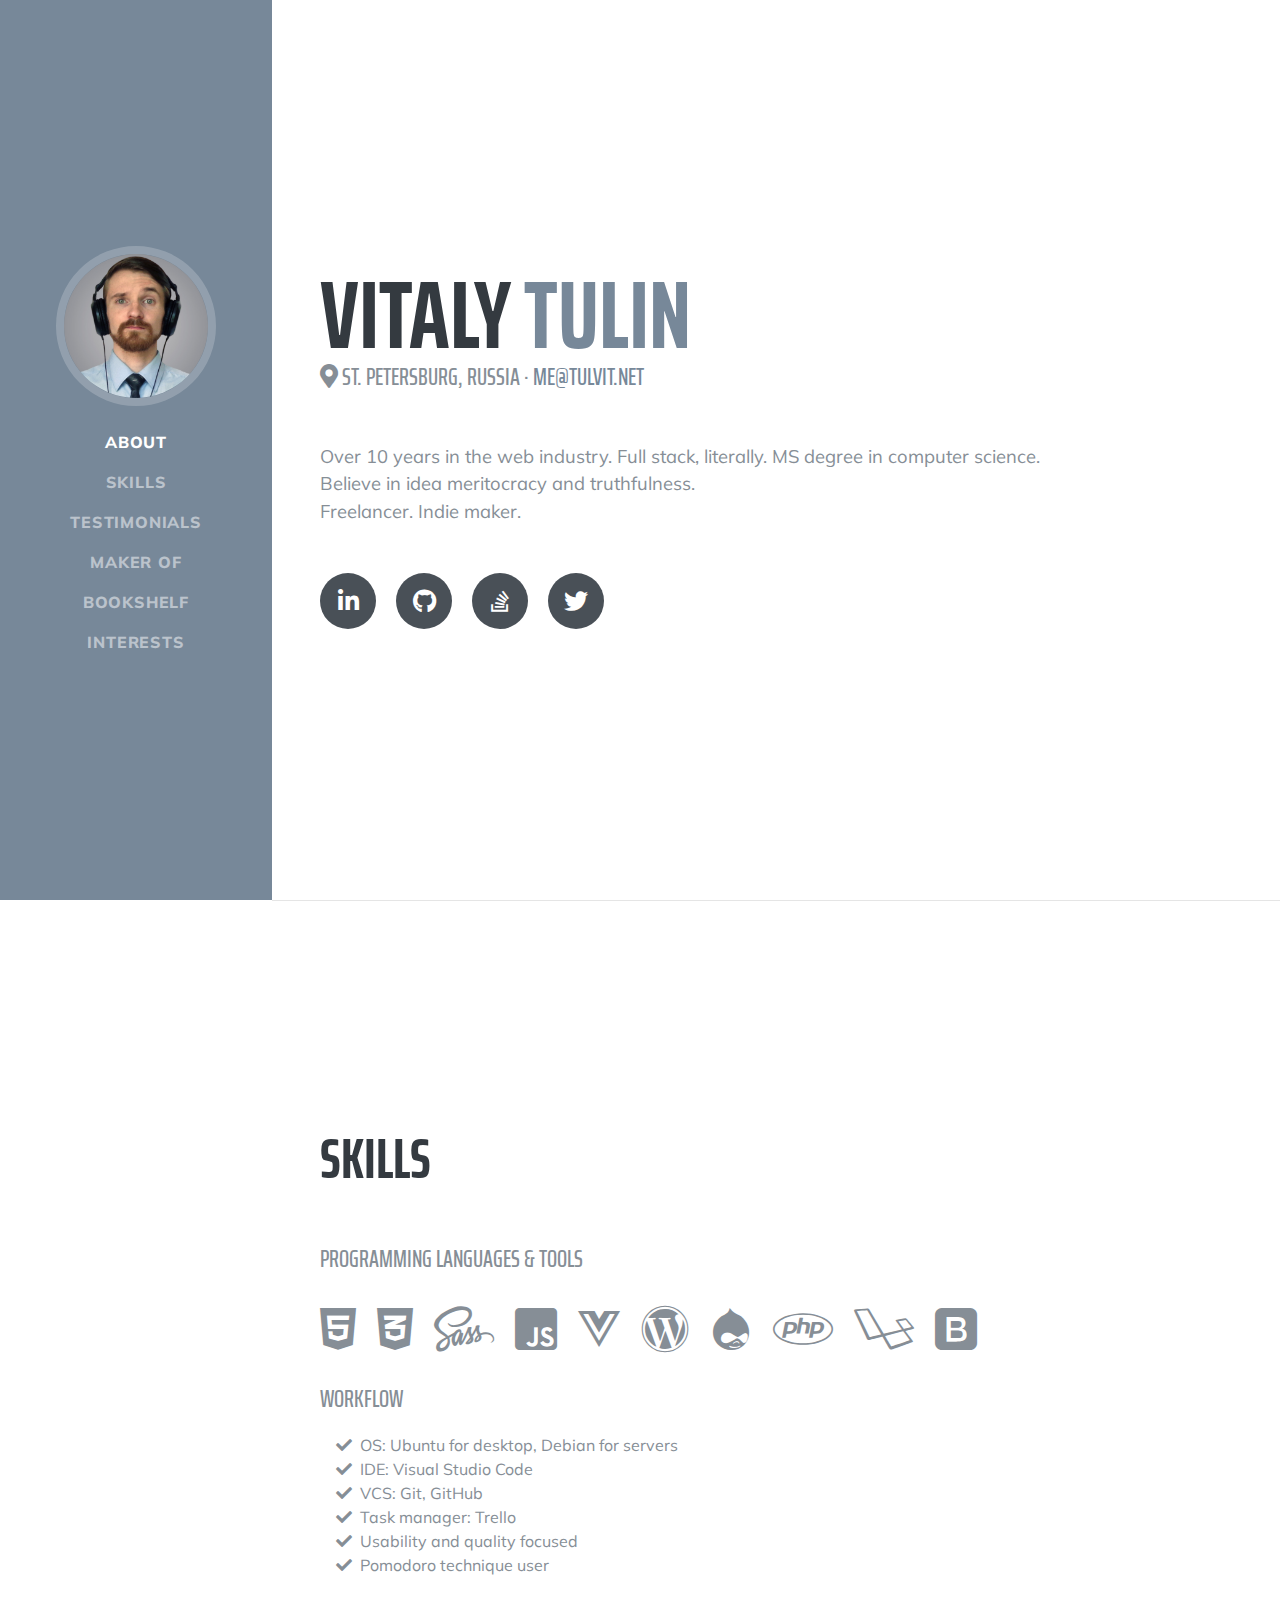
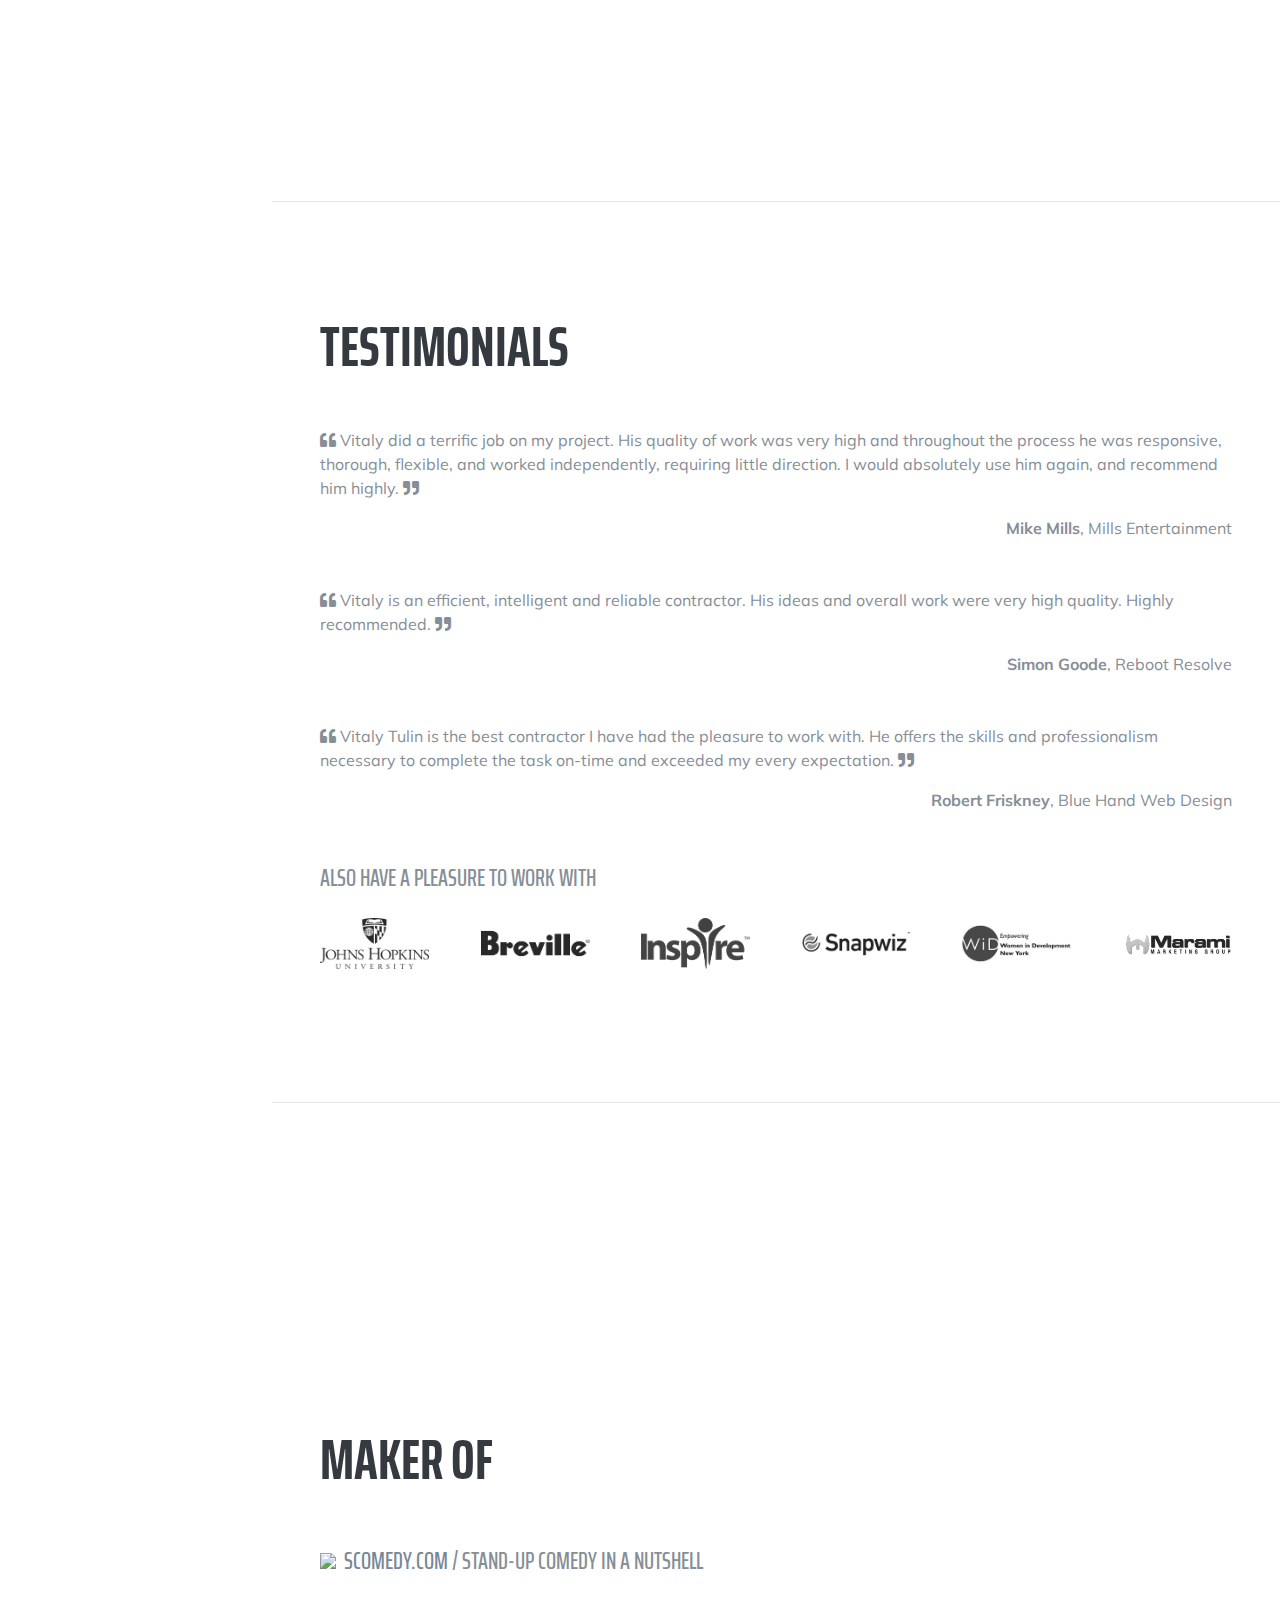
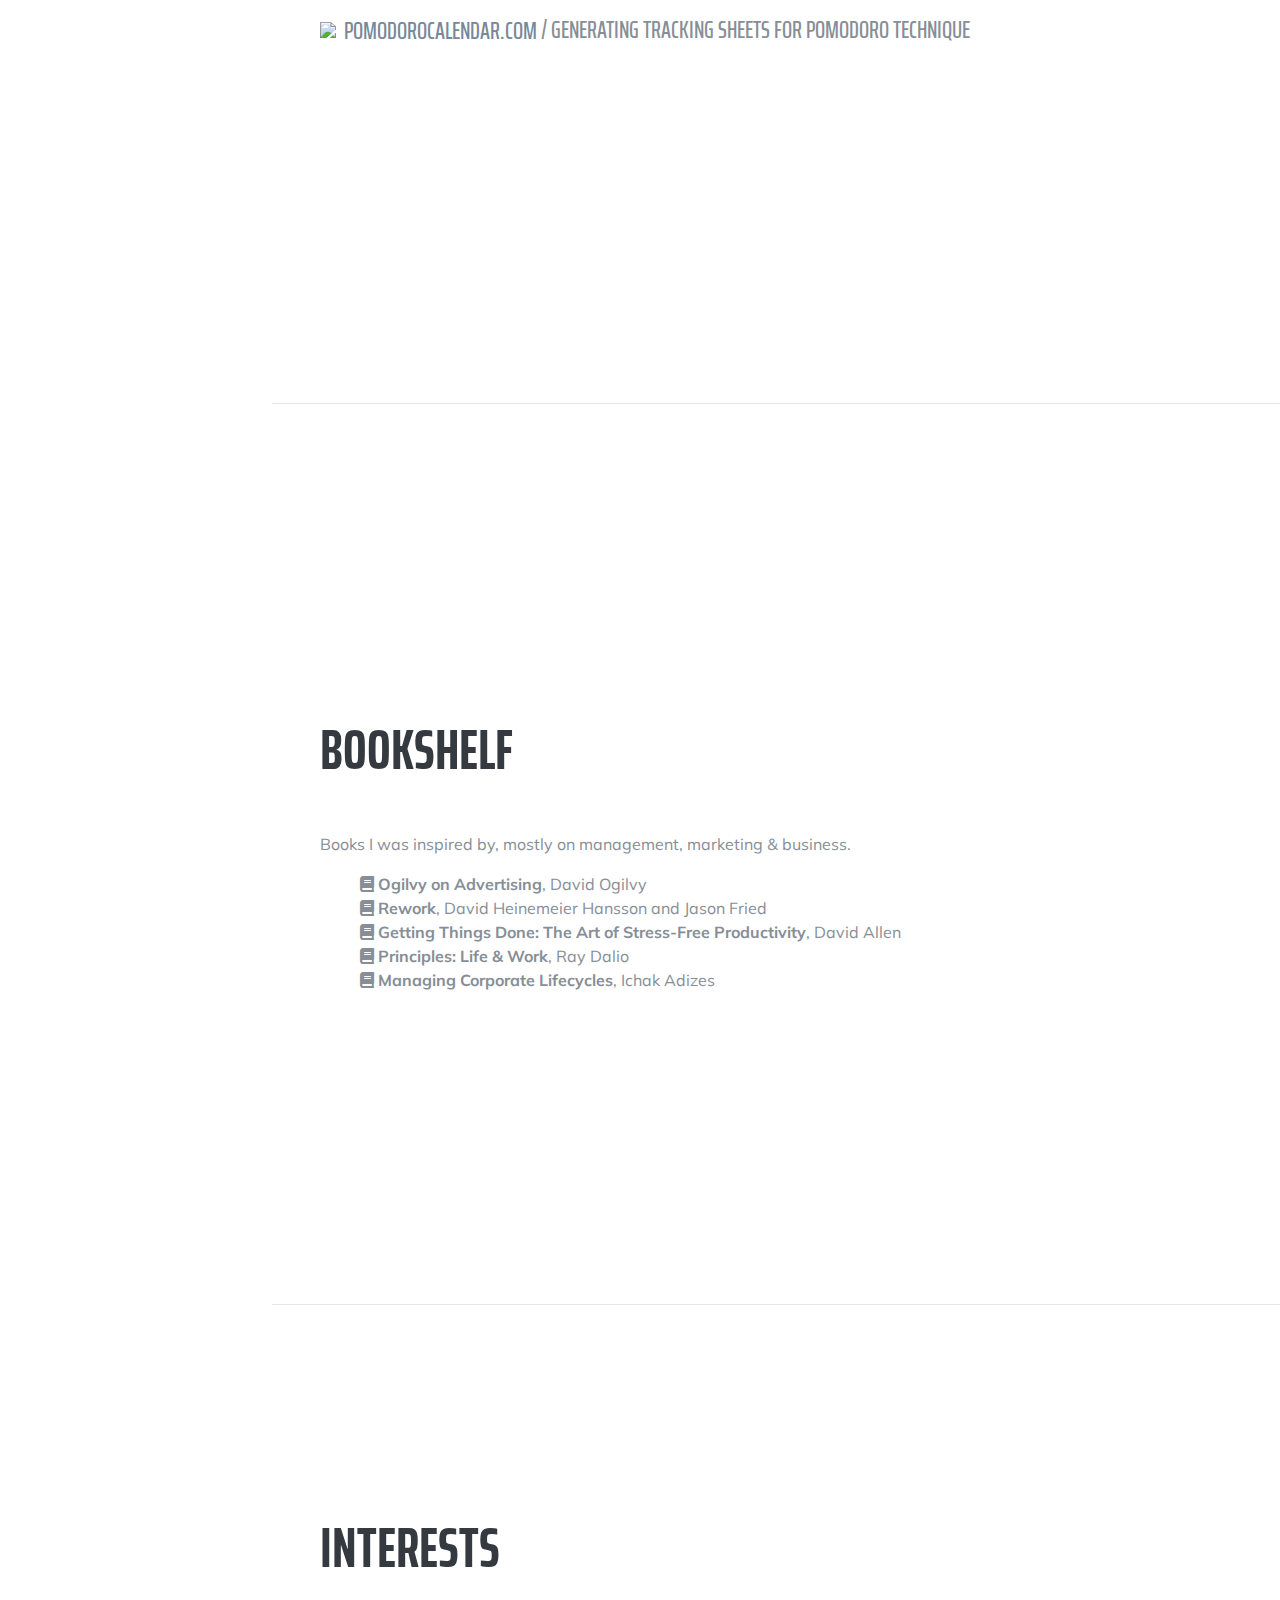
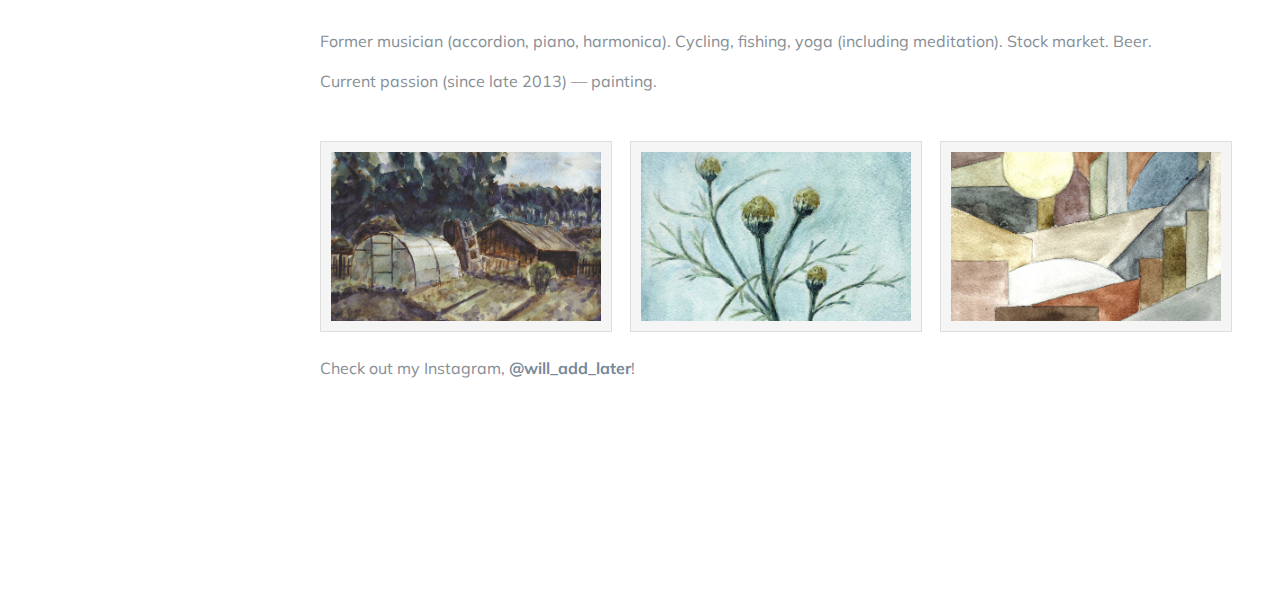
==== index.html @ 43e5c263 "insta" ====
<!DOCTYPE html>
<html lang="en">

<head>
  <!-- GoogleAnalytics -->
  <script>
    (function(i,s,o,g,r,a,m){i['GoogleAnalyticsObject']=r;i[r]=i[r]||function(){
    (i[r].q=i[r].q||[]).push(arguments)},i[r].l=1*new Date();a=s.createElement(o),
    m=s.getElementsByTagName(o)[0];a.async=1;a.src=g;m.parentNode.insertBefore(a,m)
    })(window,document,'script','https://www.google-analytics.com/analytics.js','ga');

    ga('create', 'UA-21523026-20', 'auto');
    ga('send', 'pageview');
  </script>

  <meta charset="utf-8">
  <meta name="viewport" content="width=device-width, initial-scale=1, shrink-to-fit=no">
  <meta name="description" content="Vitaly Tulin homepage">
  <meta name="author" content="Vitaly Tulin">
  <link rel="shortcut icon" href="/favicon.ico" type="image/vnd.microsoft.icon">

  <title>Vitaly Tulin a/k/a tulvit | Homepage</title>

  <!-- Bootstrap core CSS -->
  <link href="vendor/bootstrap/css/bootstrap.min.css" rel="stylesheet">

  <!-- Custom fonts for this template -->
  <link href="https://fonts.googleapis.com/css?family=Saira+Extra+Condensed:500,700" rel="stylesheet">
  <link href="https://fonts.googleapis.com/css?family=Muli:400,400i,800,800i" rel="stylesheet">
  <link href="vendor/fontawesome-free/css/all.min.css" rel="stylesheet">

  <!-- Custom styles for this template -->
  <link href="master.css" rel="stylesheet">

</head>

<body id="page-top">

  <nav class="navbar navbar-expand-lg navbar-dark bg-primary fixed-top" id="sideNav">
    <a class="navbar-brand js-scroll-trigger" href="#page-top">
      <span class="d-block d-lg-none">Vitaly Tulin</span>
      <span class="d-none d-lg-block">
        <img class="img-fluid img-profile rounded-circle mx-auto mb-2" src="img/profile.jpg" alt="">
      </span>
    </a>
    <button class="navbar-toggler" type="button" data-toggle="collapse" data-target="#navbarSupportedContent" aria-controls="navbarSupportedContent" aria-expanded="false" aria-label="Toggle navigation">
      <span class="navbar-toggler-icon"></span>
    </button>
    <div class="collapse navbar-collapse" id="navbarSupportedContent">
      <ul class="navbar-nav">
        <li class="nav-item">
          <a class="nav-link js-scroll-trigger" href="#about">About</a>
        </li>
        <li class="nav-item">
          <a class="nav-link js-scroll-trigger" href="#skills">Skills</a>
        </li>
        <li class="nav-item">
          <a class="nav-link js-scroll-trigger" href="#testimonials">Testimonials</a>
        </li>
        <li class="nav-item">
          <a class="nav-link js-scroll-trigger" href="#maker">Maker of</a>
        </li>
        <li class="nav-item">
          <a class="nav-link js-scroll-trigger" href="#bookshelf">Bookshelf</a>
        </li>
        <li class="nav-item">
          <a class="nav-link js-scroll-trigger" href="#interests">Interests</a>
        </li>
      </ul>
    </div>
  </nav>

  <div class="container-fluid p-0">

    <section class="resume-section p-3 p-lg-5 d-flex align-items-center" id="about">
      <div class="w-100">
        <h1 class="mb-0">Vitaly
          <span class="text-primary">Tulin</span>
        </h1>
        <div class="subheading mb-5"><i class="fas fa-map-marker-alt"></i> St. Petersburg, Russia ·
          <a href="mailto:me@tulvit.net">me@tulvit.net</a>
        </div>
        <p class="lead mb-5">Over 10 years in the web industry. Full stack, literally. MS degree in computer science.<br />
          Believe in idea meritocracy and truthfulness.<br />
          Freelancer. Indie maker.</p>
        <div class="social-icons">
          <a href="https://www.linkedin.com/in/tulvit/">
            <i class="fab fa-linkedin-in" title="LinkedIn"></i>
          </a>
          <a href="https://github.com/tulvit" title="GitHub">
            <i class="fab fa-github"></i>
          </a>
          <a href="https://stackoverflow.com/users/1003329/tulvit?tab=profile" title="StackOverflow">
            <i class="fab fa-stack-overflow"></i>
          </a>
          <a href="https://twitter.com/tulvit" title="Twitter">
            <i class="fab fa-twitter"></i>
          </a>
        </div>
      </div>
    </section>

    <hr class="m-0">

    <section class="resume-section p-3 p-lg-5 d-flex align-items-center" id="skills">
      <div class="w-100">
        <h2 class="mb-5">Skills</h2>

        <div class="subheading mb-3">Programming Languages &amp; Tools</div>
        <ul class="list-inline dev-icons">
          <li class="list-inline-item">
            <i class="fab fa-html5" title="HTML5"></i>
          </li>
          <li class="list-inline-item">
            <i class="fab fa-css3-alt" title="CSS3"></i>
          </li>
          <li class="list-inline-item">
            <i class="fab fa-sass" title="SASS"></i>
          </li>
          <li class="list-inline-item">
            <i class="fab fa-js-square" title="JavaScript"></i>
          </li>
          <li class="list-inline-item">
            <i class="fab fa-vuejs" title="VueJS"></i>
          </li>
          <li class="list-inline-item">
            <i class="fab fa-wordpress" title="WordPress"></i>
          </li>
          <li class="list-inline-item">
            <i class="fab fa-drupal" title="Drupal"></i>
          </li>
          <li class="list-inline-item">
            <i class="fab fa-php" title="PHP"></i>
          </li>
          <li class="list-inline-item">
            <i class="fab fa-laravel" title="Laravel"></i>
          </li>
          <li class="list-inline-item">
            <i class="fab fa-bootstrap" title="Bootstrap"></i>
          </li>
        </ul>

        <div class="subheading mb-3">Workflow</div>
        <ul class="fa-ul mb-0">
          <li>
            <i class="fa-li fa fa-check"></i>
            OS: Ubuntu for desktop, Debian for servers</li>
          <li>
            <i class="fa-li fa fa-check"></i>
            IDE: Visual Studio Code</li>
          <li>
            <i class="fa-li fa fa-check"></i>
            VCS: Git, GitHub</li>
          <li>
            <i class="fa-li fa fa-check"></i>
            Task manager: Trello</li>
          <li>
            <i class="fa-li fa fa-check"></i>
            Usability and quality focused</li>
          <li>
            <i class="fa-li fa fa-check"></i>
            Pomodoro technique user</li>
        </ul>
      </div>
    </section>

    <hr class="m-0">

    <section class="resume-section p-3 p-lg-5 d-flex align-items-center" id="testimonials">
      <div class="w-100">
        <h2 class="mb-5">Testimonials</h2>
        <div class="mb-5">
          <blockquote><i class="fas fa-quote-left"></i>
            Vitaly did a terrific job on my project. His quality of work was very high and throughout the process he was responsive, thorough, flexible, and worked independently, requiring little direction. I would absolutely use him again, and recommend him highly.
          <i class="fas fa-quote-right"></i></blockquote>
          <p class="text-right"><strong>Mike Mills</strong>, Mills Entertainment</p>
        </div>

        <div class="mb-5">
          <blockquote><i class="fas fa-quote-left"></i>
            Vitaly is an efficient, intelligent and reliable contractor. His ideas and overall work were very high quality. Highly recommended.
          <i class="fas fa-quote-right"></i></blockquote>
          <p class="text-right"><strong>Simon Goode</strong>, Reboot Resolve</p>
        </div>

        <div class="mb-5">
          <blockquote><i class="fas fa-quote-left"></i>
            Vitaly Tulin is the best contractor I have had the pleasure to work with. He offers the skills and professionalism necessary to complete the task on-time and exceeded my every expectation.
          <i class="fas fa-quote-right"></i></blockquote>
          <p class="text-right"><strong>Robert Friskney</strong>, Blue Hand Web Design</p>
        </div>

        <div class="subheading mb-3">Also have a pleasure to work with</div>
        <div class="d-flex client-logo">
          <img src="img/clients/jhu.png" alt="Johns Hopkins University" title="Johns Hopkins University">
          <img src="img/clients/breville.png" alt="Breville" title="Breville">
          <img src="img/clients/inspire.png" alt="Inspire" title="Inspire">
          <img src="img/clients/snapwiz.png" alt="Snapwiz" title="Snapwiz">
          <img src="img/clients/widny.png" alt="Widny" title="Widny">
          <img src="img/clients/marami.png" alt="Marami" title="Marami">
        </div>
      </div>
    </section>

    <hr class="m-0">

    <section class="resume-section p-3 p-lg-5 d-flex align-items-center" id="maker">
      <div class="w-100">
        <h2 class="mb-5">Maker of</h2>

        <div class="resume-item d-flex flex-column flex-md-row justify-content-between mb-3">
          <div class="resume-content">
            <div class="subheading mb-3 site-item">
              <img src="https://scomedy.com/favicon.ico" class="favicon">&nbsp;&nbsp;<a href="https://scomedy.com/" class="align-middle">scomedy.com</a>
              <div class="d-inline-block align-middle"> / Stand-up comedy in a nutshell</div>
            </div>
          </div>
        </div>

        <div class="resume-item d-flex flex-column flex-md-row justify-content-between mb-3">
          <div class="resume-content">
            <div class="subheading mb-3 site-item">
              <img src="https://pomodorocalendar.com/favicon.ico" class="favicon">&nbsp;&nbsp;<a href="https://pomodorocalendar.com/" class="align-middle">pomodorocalendar.com</a>
              <div class="d-inline-block align-middle"> / Generating tracking sheets for pomodoro technique</div>
            </div>
          </div>
        </div>
<!--
        <div class="resume-item d-flex flex-column flex-md-row justify-content-between mb-3">
          <div class="resume-content">
            <div class="subheading mb-3 site-item">
              <img src="https://englishnode.com/favicon.ico" class="favicon">&nbsp;&nbsp;<a href="https://englishnode.com/" class="align-middle">englishnode.com</a>
              <div class="d-inline-block align-middle"> / Tools for ESL learners.</div>
            </div>
          </div>
        </div>

        <div class="resume-item d-flex flex-column flex-md-row justify-content-between mb-3">
          <div class="resume-content">
            <div class="subheading mb-3 site-item">
              <img src="https://allmydrawings.com/favicon.ico" class="favicon">&nbsp;&nbsp;<a href="https://allmydrawings.com/" class="align-middle">allmydrawings.com</a>
              <div class="d-inline-block align-middle"> / Roadmap for a beginner artists.</div>
            </div>
          </div>
        </div>

        <div class="resume-item d-flex flex-column flex-md-row justify-content-between mb-3">
          <div class="resume-content">
            <div class="subheading mb-3 site-item">
              <img src="https://allmydrawings.com/favicon.ico" class="favicon">&nbsp;&nbsp;<a href="#" class="align-middle">soon</a>
              <div class="d-inline-block align-middle"> / Websites quality assurance tools.</div>
            </div>
          </div>
        </div>
      -->
      </div>
    </section>
    <hr class="m-0">

    <section class="resume-section p-3 p-lg-5 d-flex align-items-center" id="bookshelf">
      <div class="w-100">
        <h2 class="mb-5">Bookshelf</h2>
        <p>
          Books I was inspired by, mostly on management, marketing & business.
        </p>
        <ul class="fa-ul mb-0">
          <li>
            <i class="fas fa-book"></i>
            <strong>Ogilvy on Advertising</strong>, David Ogilvy</li>
          <li>
            <i class="fas fa-book"></i>
            <strong>Rework</strong>, David Heinemeier Hansson and Jason Fried</li>
          <li>
            <i class="fas fa-book"></i>
            <strong>Getting Things Done: The Art of Stress-Free Productivity</strong>, David Allen</li>
          <li>
            <i class="fas fa-book"></i>
            <strong>Principles: Life & Work</strong>, Ray Dalio</li>
          <li>
            <i class="fas fa-book"></i>
            <strong>Managing Corporate Lifecycles</strong>, Ichak Adizes</li>
        </ul>
      </div>
    </section>

    <hr class="m-0">

    <section class="resume-section p-3 p-lg-5 d-flex align-items-center" id="interests">
      <div class="w-100">
        <h2 class="mb-5">Interests</h2>
        <p>Former musician (accordion, piano, harmonica). Cycling, fishing, yoga (including meditation). Stock market. Beer.</p>
        <p class="mb-0">Current passion (since late 2013) &mdash; painting.</p>
        <div class="d-flex paintings mb-2 mt-5">
          <img src="/img/paintings/1.jpg">
          <img src="/img/paintings/2.jpg">
          <img src="/img/paintings/3.jpg">
        </div>
        <p>Check out my Instagram, <strong><a href="https://www.instagram.com/"> @will_add_later</a></strong>!</p>
      </div>
    </section>

  </div>

  <!-- Bootstrap core JavaScript -->
  <script src="vendor/jquery/jquery.min.js"></script>
  <script src="vendor/bootstrap/js/bootstrap.bundle.min.js"></script>

  <!-- Plugin JavaScript -->
  <script src="vendor/jquery-easing/jquery.easing.min.js"></script>

  <!-- Custom scripts for this template -->
  <script src="js/resume.min.js"></script>

</body>

</html>
---- master.css ----
body{font-family:'Muli', -apple-system, BlinkMacSystemFont, 'Segoe UI', Roboto, 'Helvetica Neue', Arial, sans-serif, 'Apple Color Emoji', 'Segoe UI Emoji', 'Segoe UI Symbol', 'Noto Color Emoji';padding-top:54px;color:#868e96}@media (min-width: 992px){body{padding-top:0;padding-left:17rem}}h1,h2,h3,h4,h5,h6{font-family:'Saira Extra Condensed', -apple-system, BlinkMacSystemFont, 'Segoe UI', Roboto, 'Helvetica Neue', Arial, sans-serif, 'Apple Color Emoji', 'Segoe UI Emoji', 'Segoe UI Symbol', 'Noto Color Emoji';font-weight:700;text-transform:uppercase;color:#343a40}h1{font-size:6rem;line-height:5.5rem}h2{font-size:3.5rem}h3{font-size:2rem}p.lead{font-size:1.15rem;font-weight:400}.subheading{text-transform:uppercase;font-weight:500;font-family:'Saira Extra Condensed', -apple-system, BlinkMacSystemFont, 'Segoe UI', Roboto, 'Helvetica Neue', Arial, sans-serif, 'Apple Color Emoji', 'Segoe UI Emoji', 'Segoe UI Symbol', 'Noto Color Emoji';font-size:1.5rem}.social-icons a{display:inline-block;height:3.5rem;width:3.5rem;background-color:#495057;color:#fff !important;border-radius:100%;text-align:center;font-size:1.5rem;line-height:3.5rem;margin-right:1rem}.social-icons a:last-child{margin-right:0}.social-icons a:hover{background-color:#789}.dev-icons{font-size:3rem}.dev-icons .list-inline-item i:hover{color:#789}#sideNav .navbar-nav .nav-item .nav-link{font-weight:800;letter-spacing:0.05rem;text-transform:uppercase}#sideNav .navbar-toggler:focus{outline-color:#a3aeba}@media (min-width: 992px){#sideNav{text-align:center;position:fixed;top:0;left:0;display:-webkit-box;display:-ms-flexbox;display:flex;-webkit-box-orient:vertical;-webkit-box-direction:normal;-ms-flex-direction:column;flex-direction:column;width:17rem;height:100vh}#sideNav .navbar-brand{display:-webkit-box;display:-ms-flexbox;display:flex;margin:auto auto 0;padding:0.5rem}#sideNav .navbar-brand .img-profile{max-width:10rem;max-height:10rem;border:0.5rem solid rgba(255,255,255,0.2)}#sideNav .navbar-collapse{display:-webkit-box;display:-ms-flexbox;display:flex;-webkit-box-align:start;-ms-flex-align:start;align-items:flex-start;-webkit-box-flex:0;-ms-flex-positive:0;flex-grow:0;width:100%;margin-bottom:auto}#sideNav .navbar-collapse .navbar-nav{-webkit-box-orient:vertical;-webkit-box-direction:normal;-ms-flex-direction:column;flex-direction:column;width:100%}#sideNav .navbar-collapse .navbar-nav .nav-item{display:block}#sideNav .navbar-collapse .navbar-nav .nav-item .nav-link{display:block}}section.resume-section{padding-top:5rem !important;padding-bottom:5rem !important;max-width:75rem}section.resume-section .resume-item .resume-date{min-width:none}@media (min-width: 768px){section.resume-section{min-height:100vh}section.resume-section .resume-item .resume-date{min-width:18rem}}@media (min-width: 992px){section.resume-section{padding-top:3rem !important;padding-bottom:3rem !important}}#testimonials .client-logo{-webkit-box-align:center;-ms-flex-align:center;align-items:center;-webkit-box-pack:justify;-ms-flex-pack:justify;justify-content:space-between;-ms-flex-wrap:wrap;flex-wrap:wrap}#testimonials .client-logo img{margin-bottom:1em;width:46%;-webkit-filter:grayscale(100);filter:grayscale(100)}@media (min-width: 400px){#testimonials .client-logo img{width:30%}}@media (min-width: 700px){#testimonials .client-logo img{width:12%}}#testimonials .client-logo img:hover{-webkit-filter:grayscale(0);filter:grayscale(0);-webkit-transition:-webkit-filter 0.3s;transition:-webkit-filter 0.3s;transition:filter 0.3s;transition:filter 0.3s, -webkit-filter 0.3s}#interests .paintings{-webkit-box-align:center;-ms-flex-align:center;align-items:center;-webkit-box-pack:justify;-ms-flex-pack:justify;justify-content:space-between;-ms-flex-wrap:wrap;flex-wrap:wrap}#interests .paintings img{max-width:100%;padding:10px;background:#f5f5f5;border:1px solid #dedede;margin-bottom:1em}@media (min-width: 600px){#interests .paintings img{width:32%}}.bg-primary{background-color:#789 !important}.text-primary{color:#789 !important}a{color:#789}a:hover,a:focus,a:active{color:#546270}
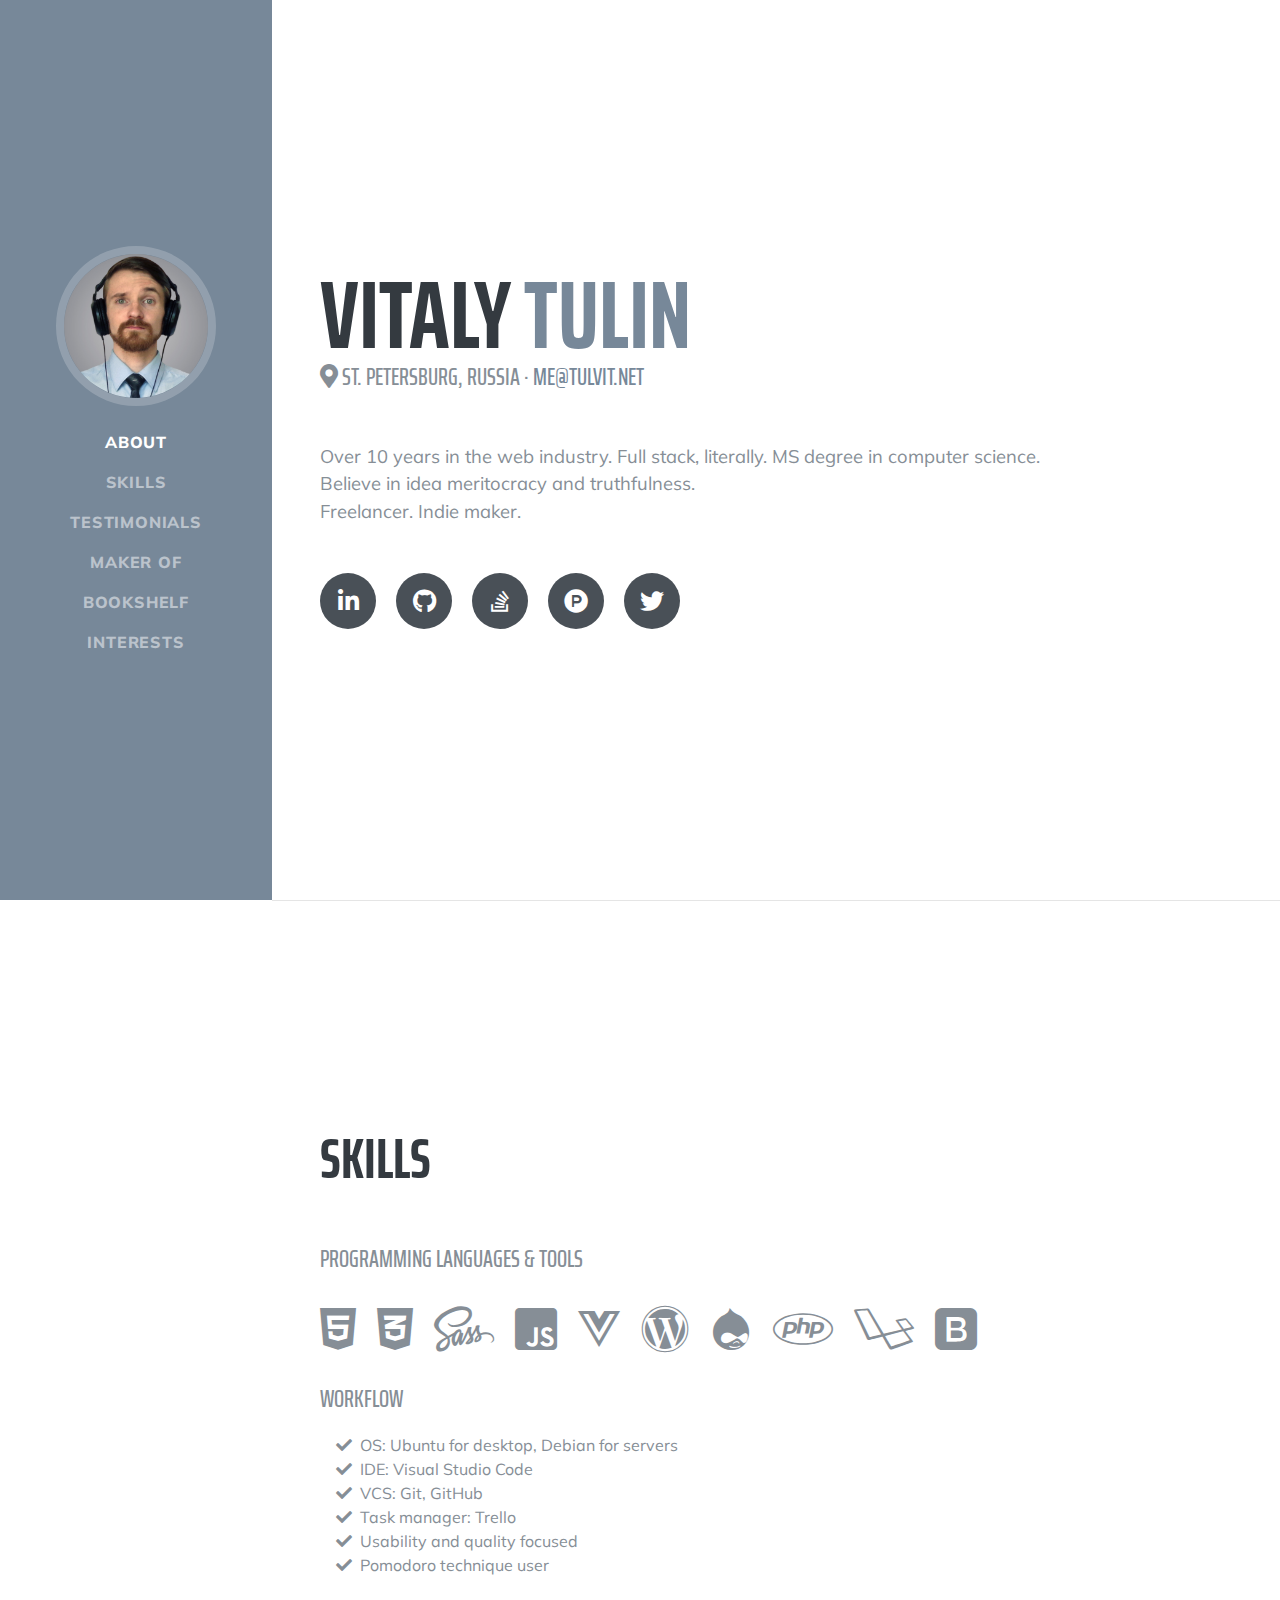
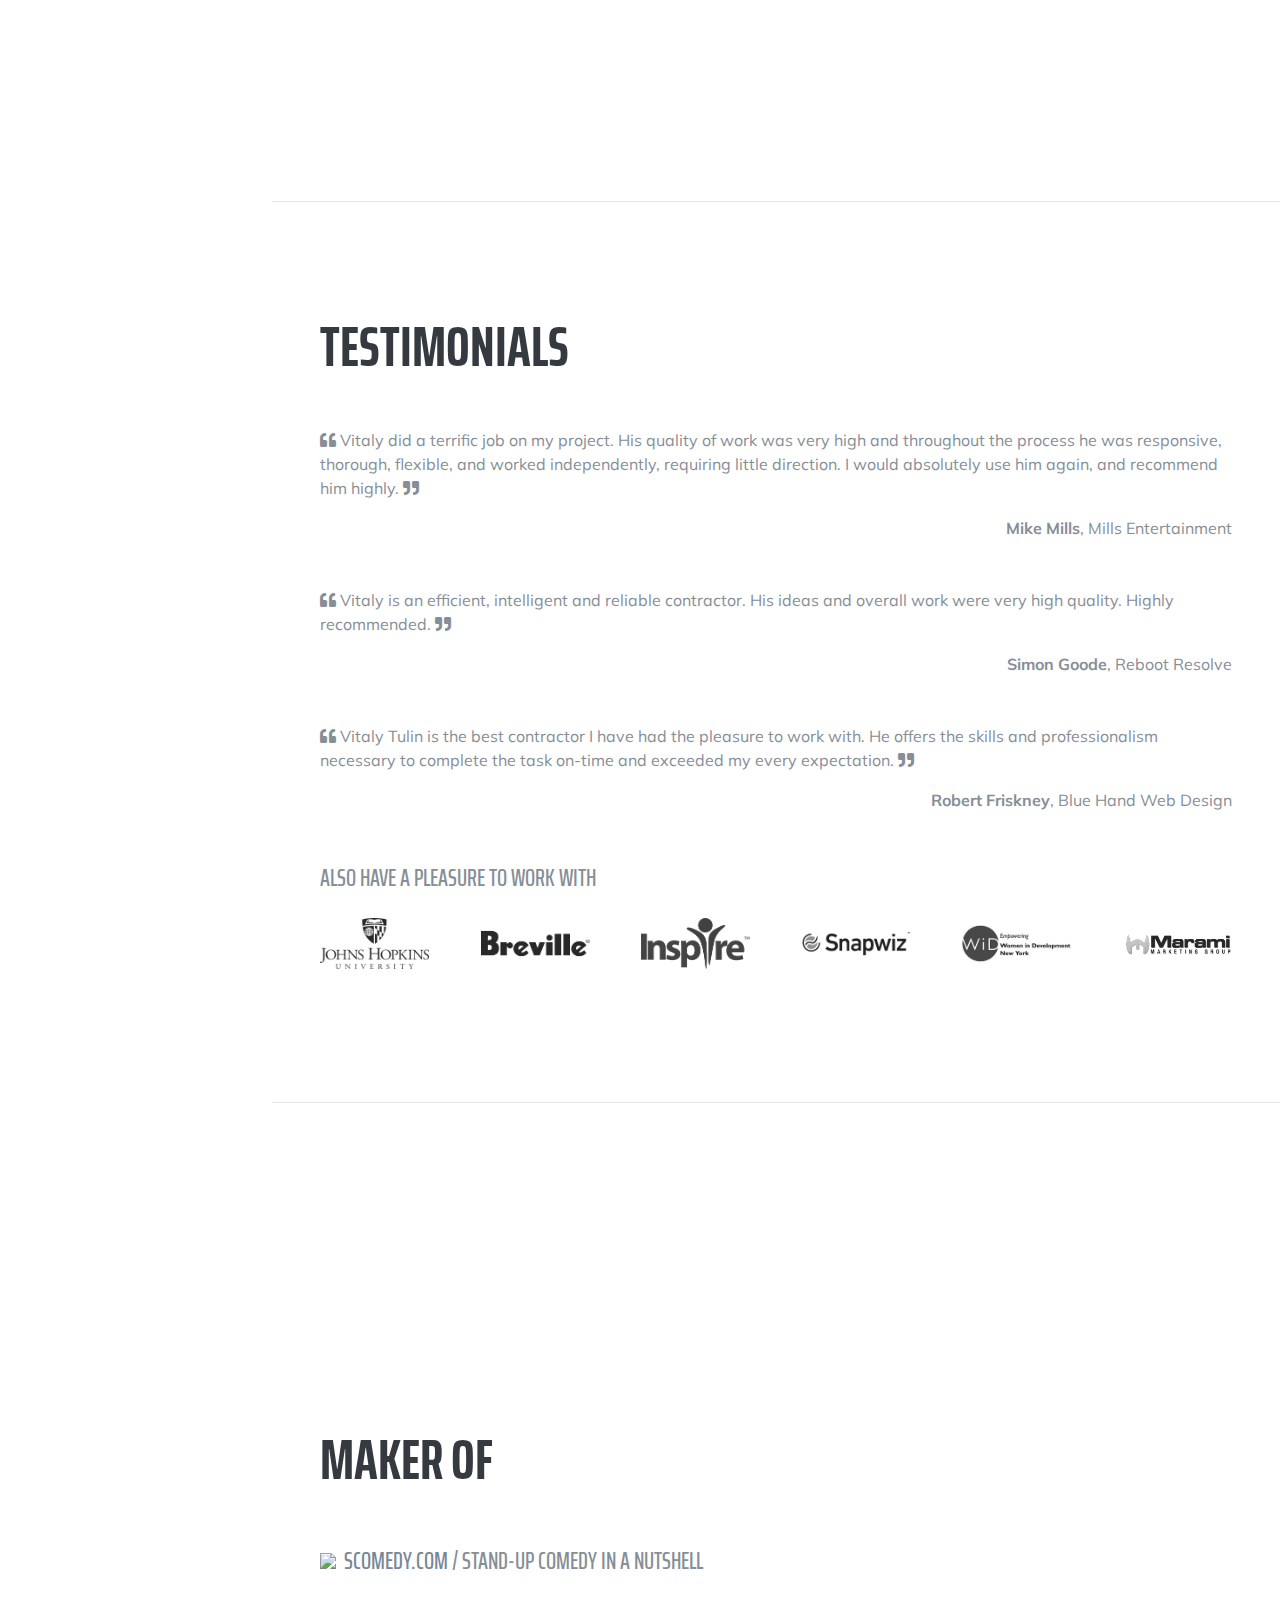
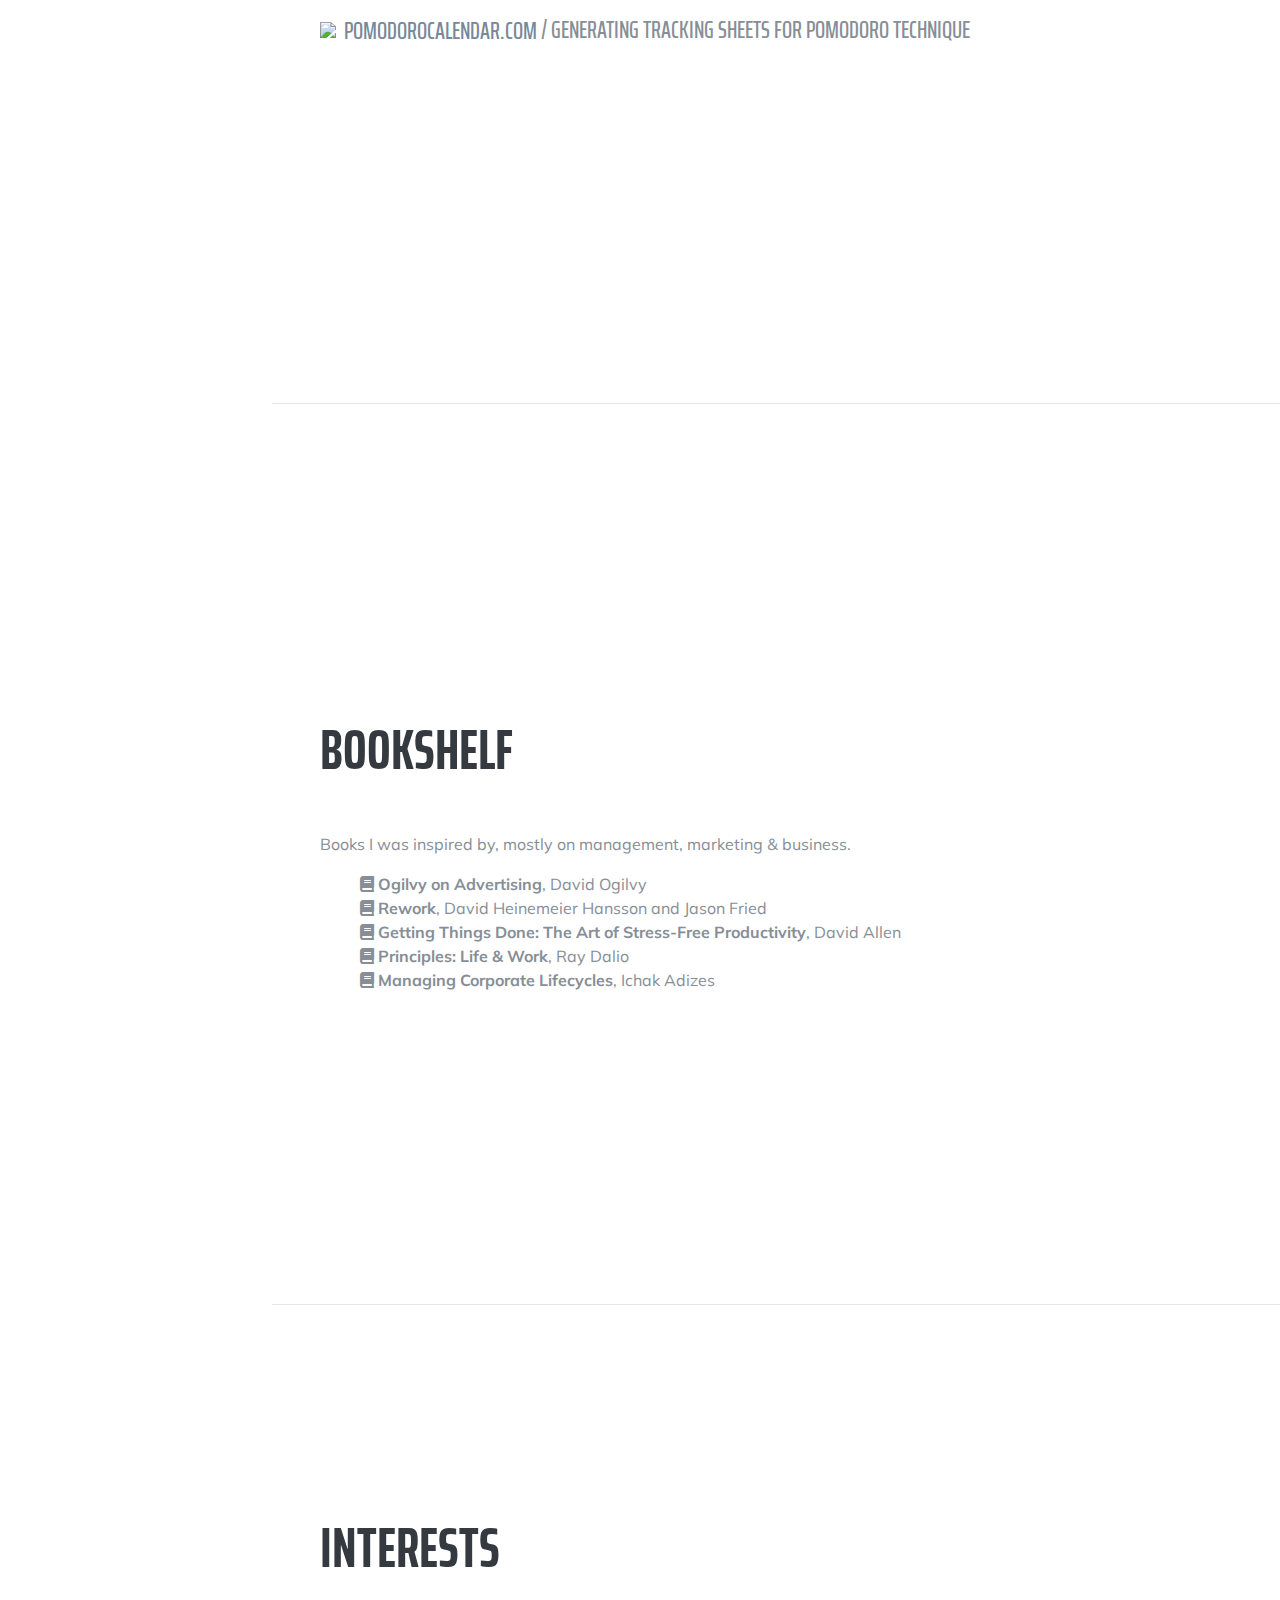
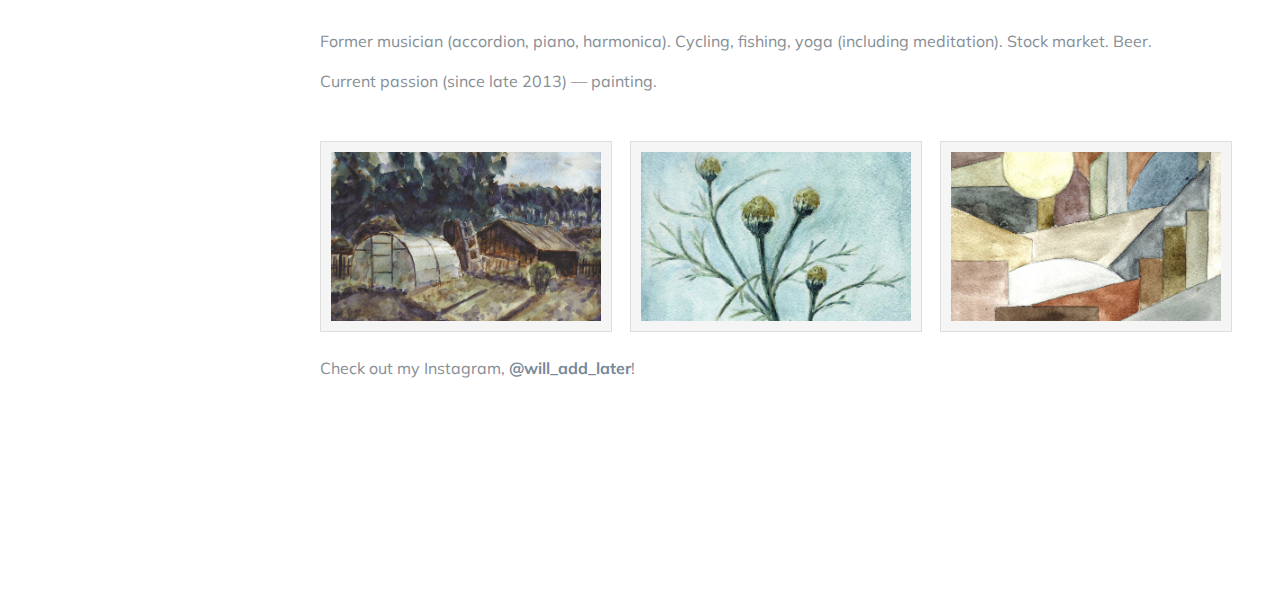
==== commit bbe0bad3: "adding producthunt link" ====
--- a/index.html
+++ b/index.html
@@ -84,14 +84,17 @@
           Believe in idea meritocracy and truthfulness.<br />
           Freelancer. Indie maker.</p>
         <div class="social-icons">
-          <a href="https://www.linkedin.com/in/tulvit/">
-            <i class="fab fa-linkedin-in" title="LinkedIn"></i>
+          <a href="https://www.linkedin.com/in/tulvit/" title="LinkedIn">
+            <i class="fab fa-linkedin-in"></i>
           </a>
           <a href="https://github.com/tulvit" title="GitHub">
             <i class="fab fa-github"></i>
           </a>
           <a href="https://stackoverflow.com/users/1003329/tulvit?tab=profile" title="StackOverflow">
             <i class="fab fa-stack-overflow"></i>
+          </a>
+          <a href="https://www.producthunt.com/@tulvit" title="ProductHunt">
+            <i class="fab fa-product-hunt"></i>
           </a>
           <a href="https://twitter.com/tulvit" title="Twitter">
             <i class="fab fa-twitter"></i>
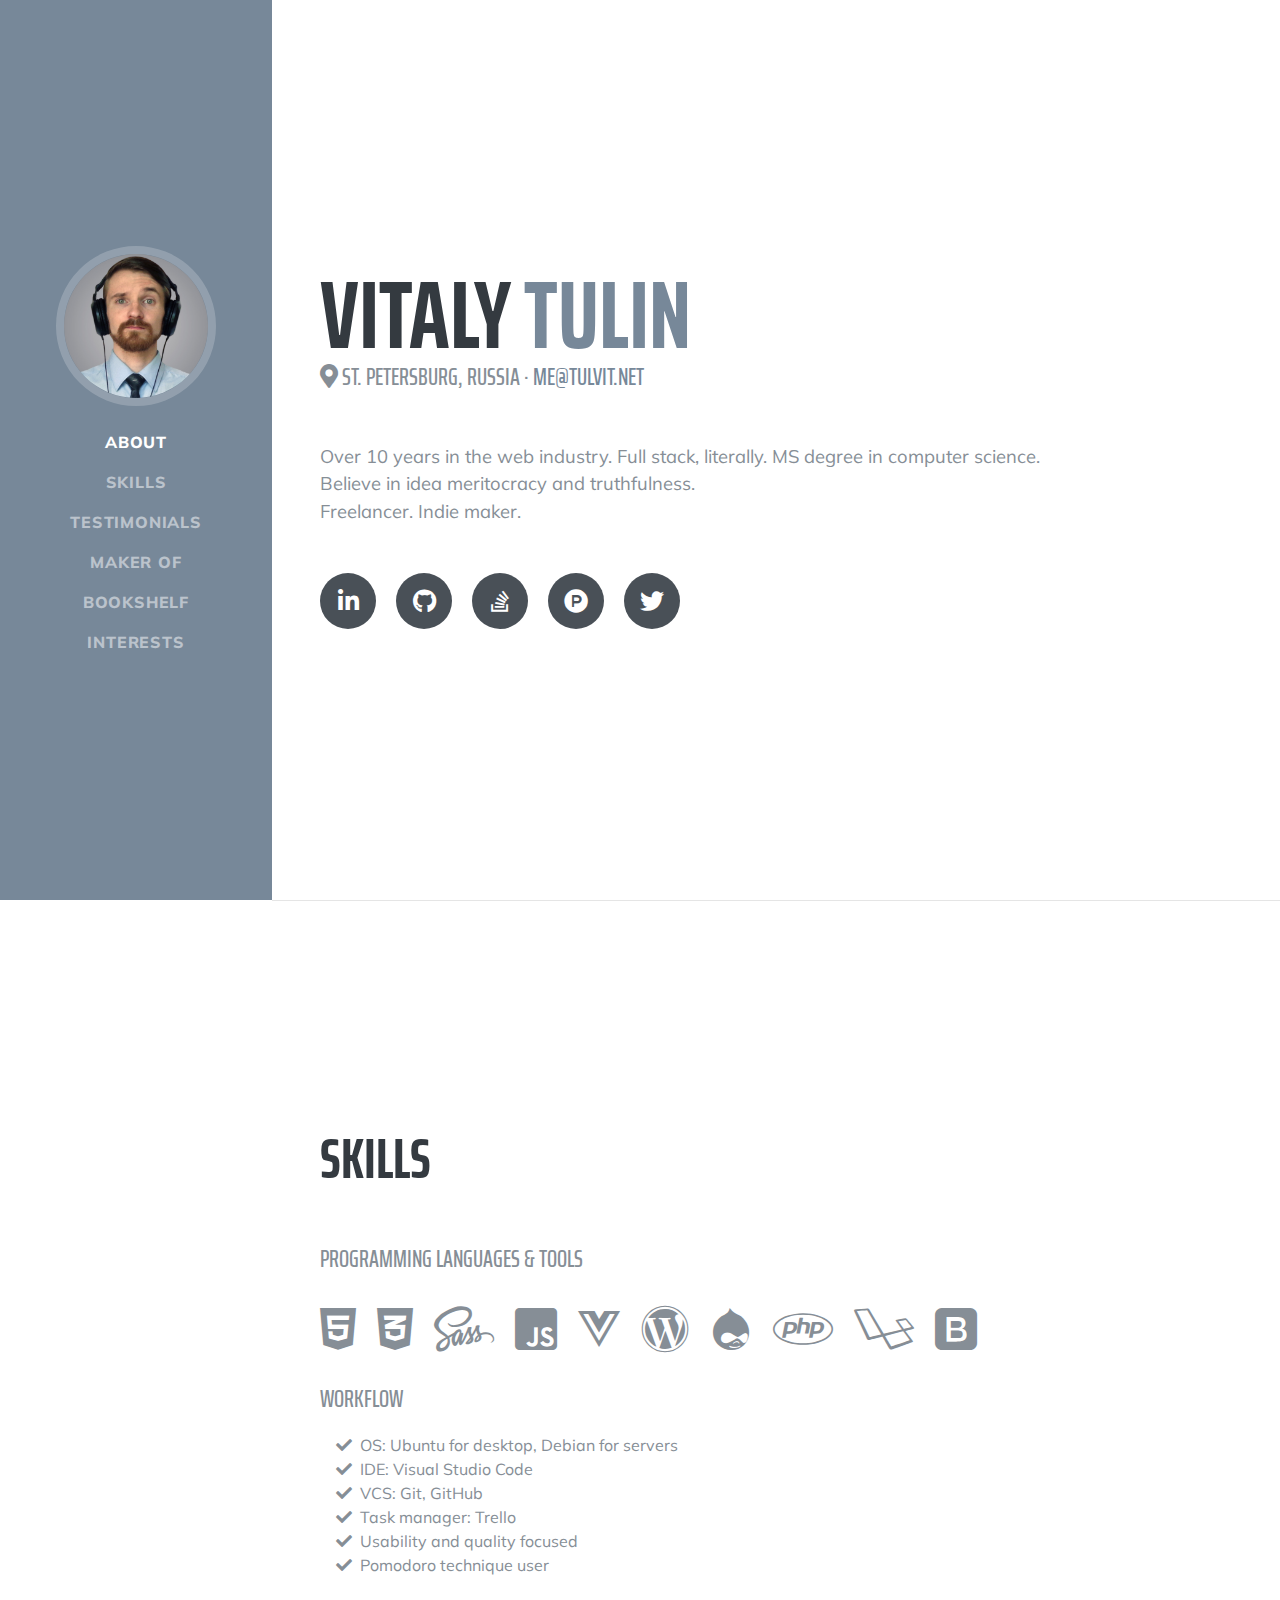
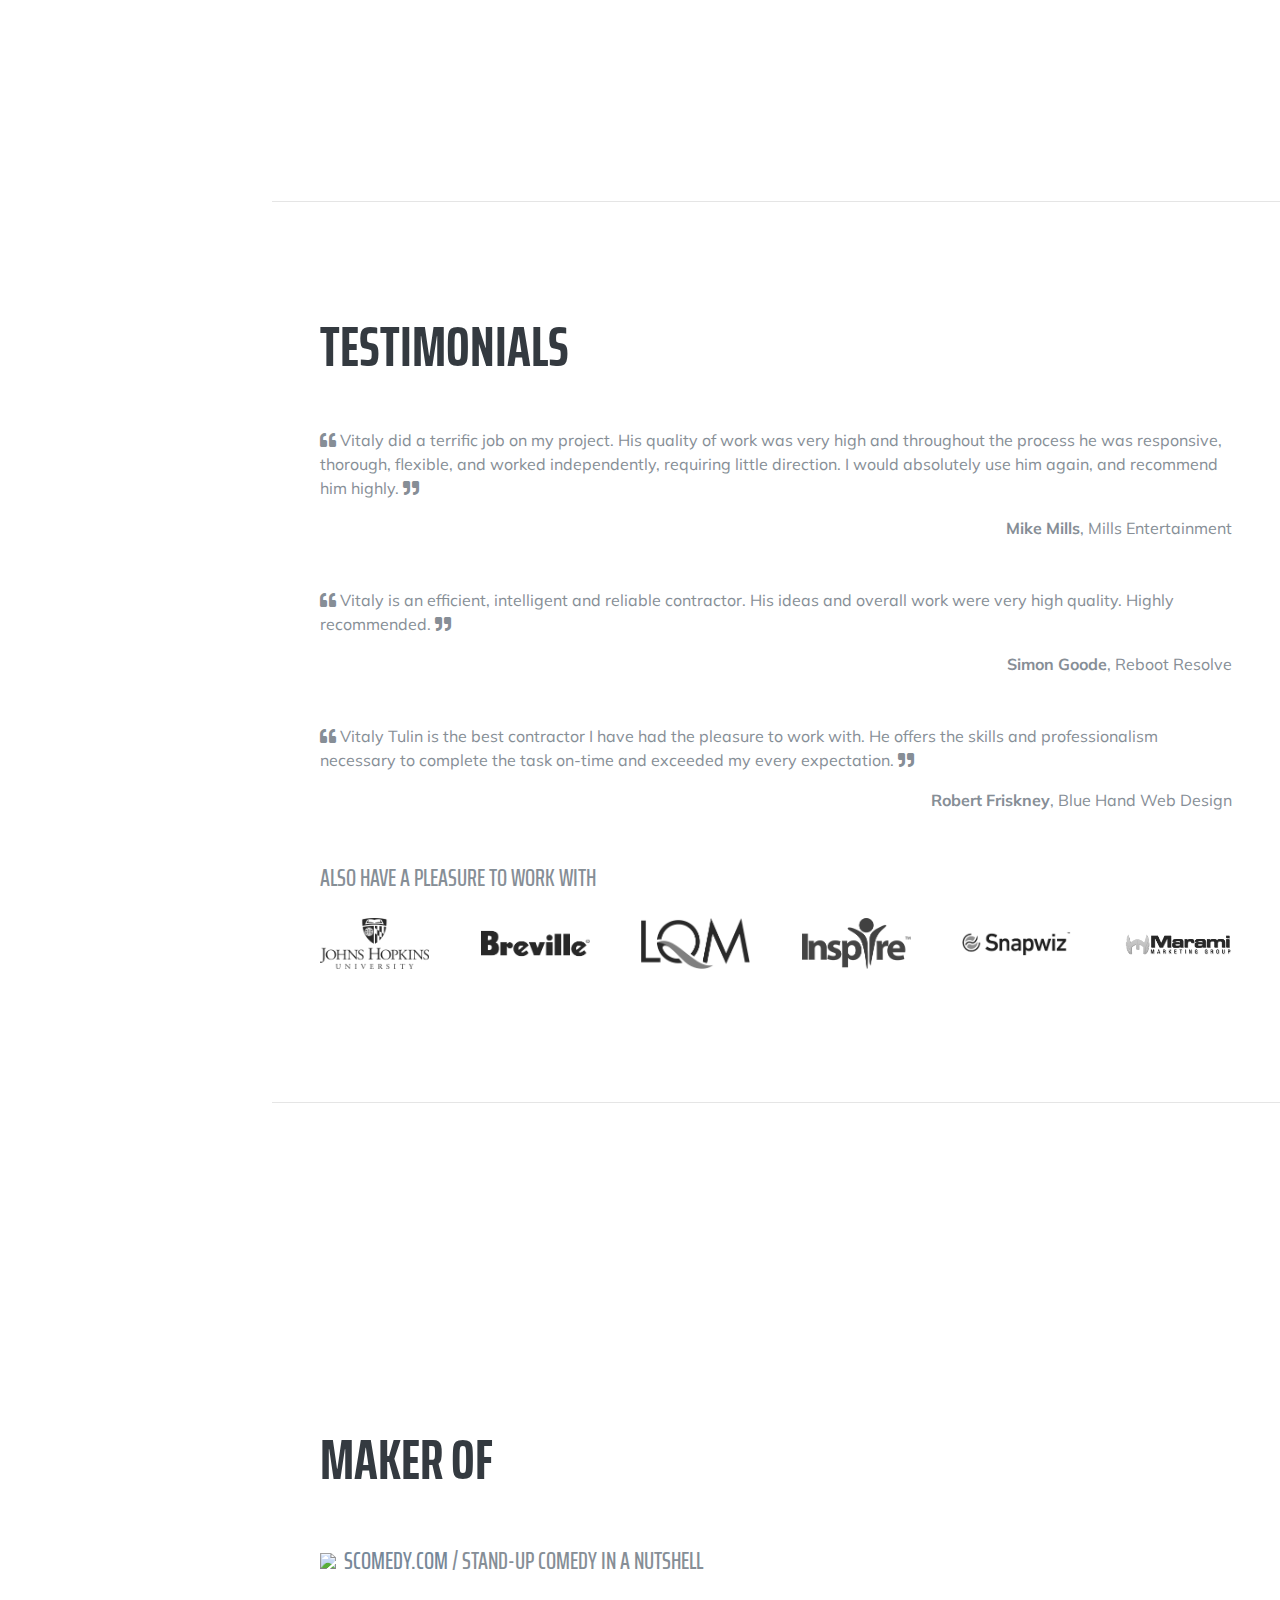
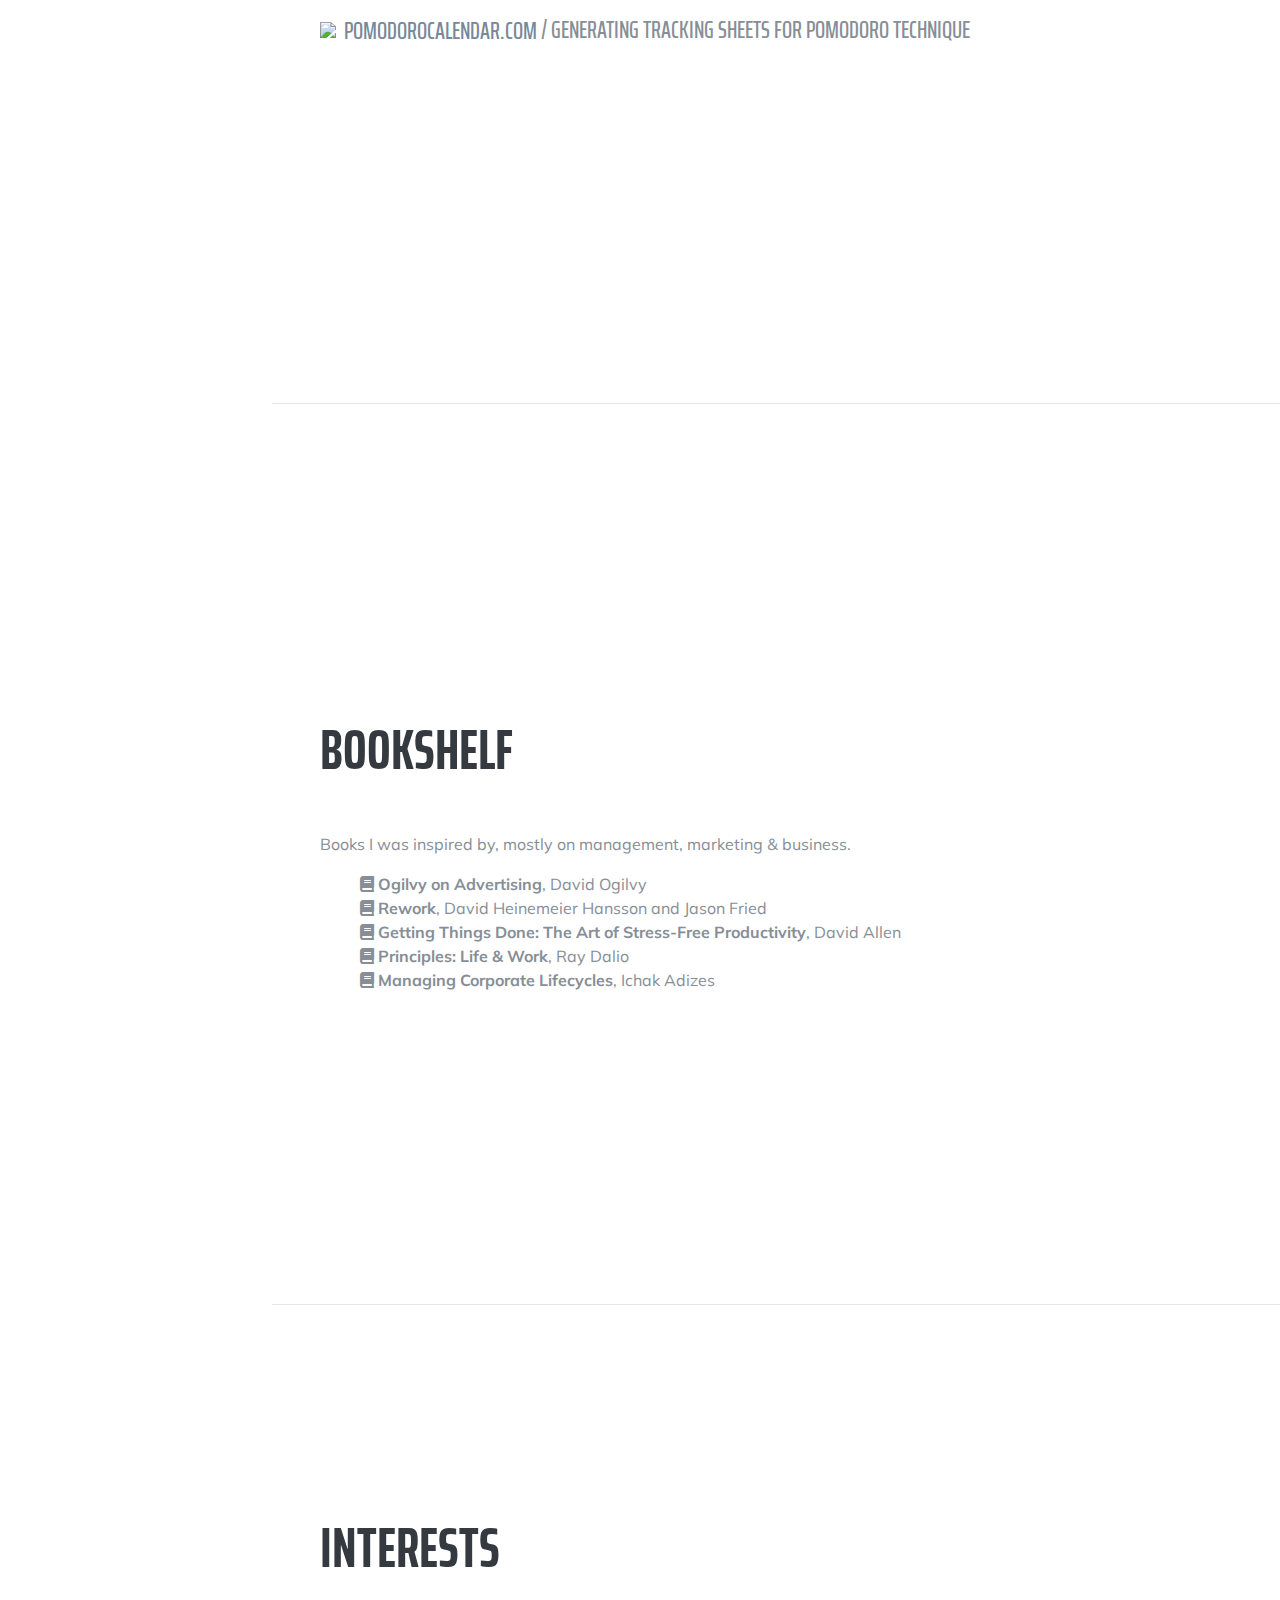
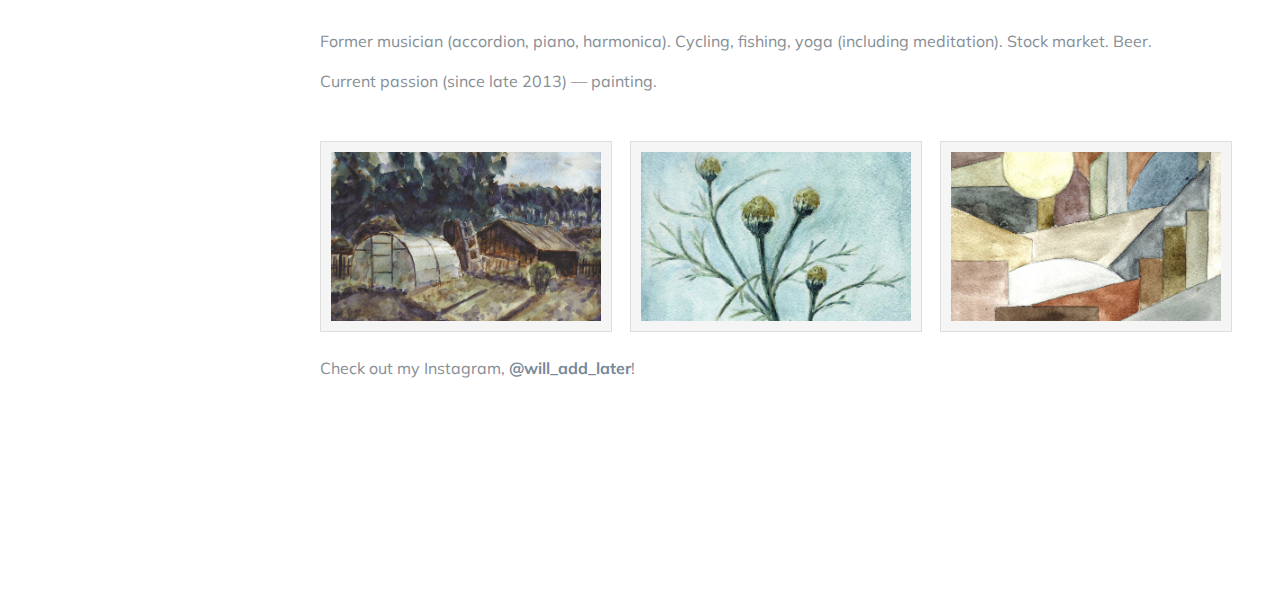
==== commit 07e2a389: "updating clients logos" ====
--- a/index.html
+++ b/index.html
@@ -197,9 +197,9 @@
         <div class="d-flex client-logo">
           <img src="img/clients/jhu.png" alt="Johns Hopkins University" title="Johns Hopkins University">
           <img src="img/clients/breville.png" alt="Breville" title="Breville">
+          <img src="/img/clients/lqm.png" alt="LQM Petroleum Services" title="LQM Petroleum Services">
           <img src="img/clients/inspire.png" alt="Inspire" title="Inspire">
           <img src="img/clients/snapwiz.png" alt="Snapwiz" title="Snapwiz">
-          <img src="img/clients/widny.png" alt="Widny" title="Widny">
           <img src="img/clients/marami.png" alt="Marami" title="Marami">
         </div>
       </div>
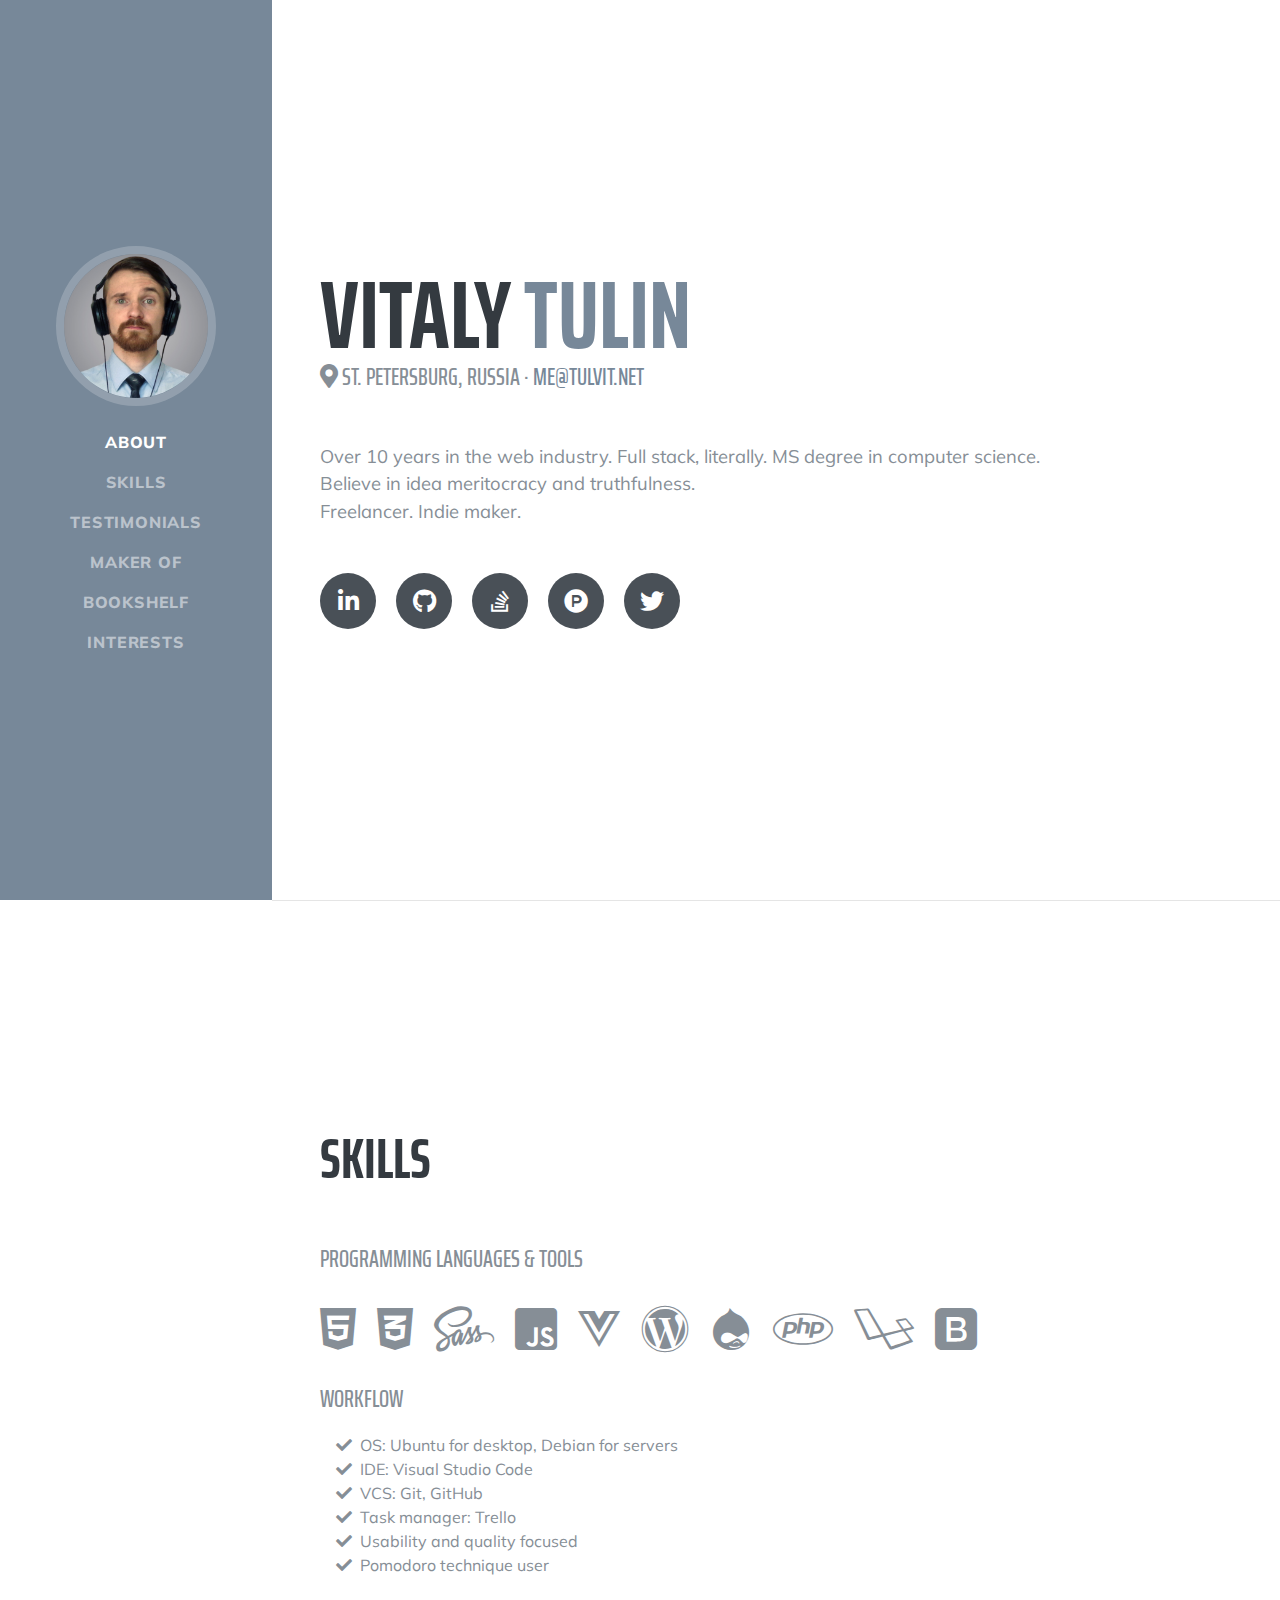
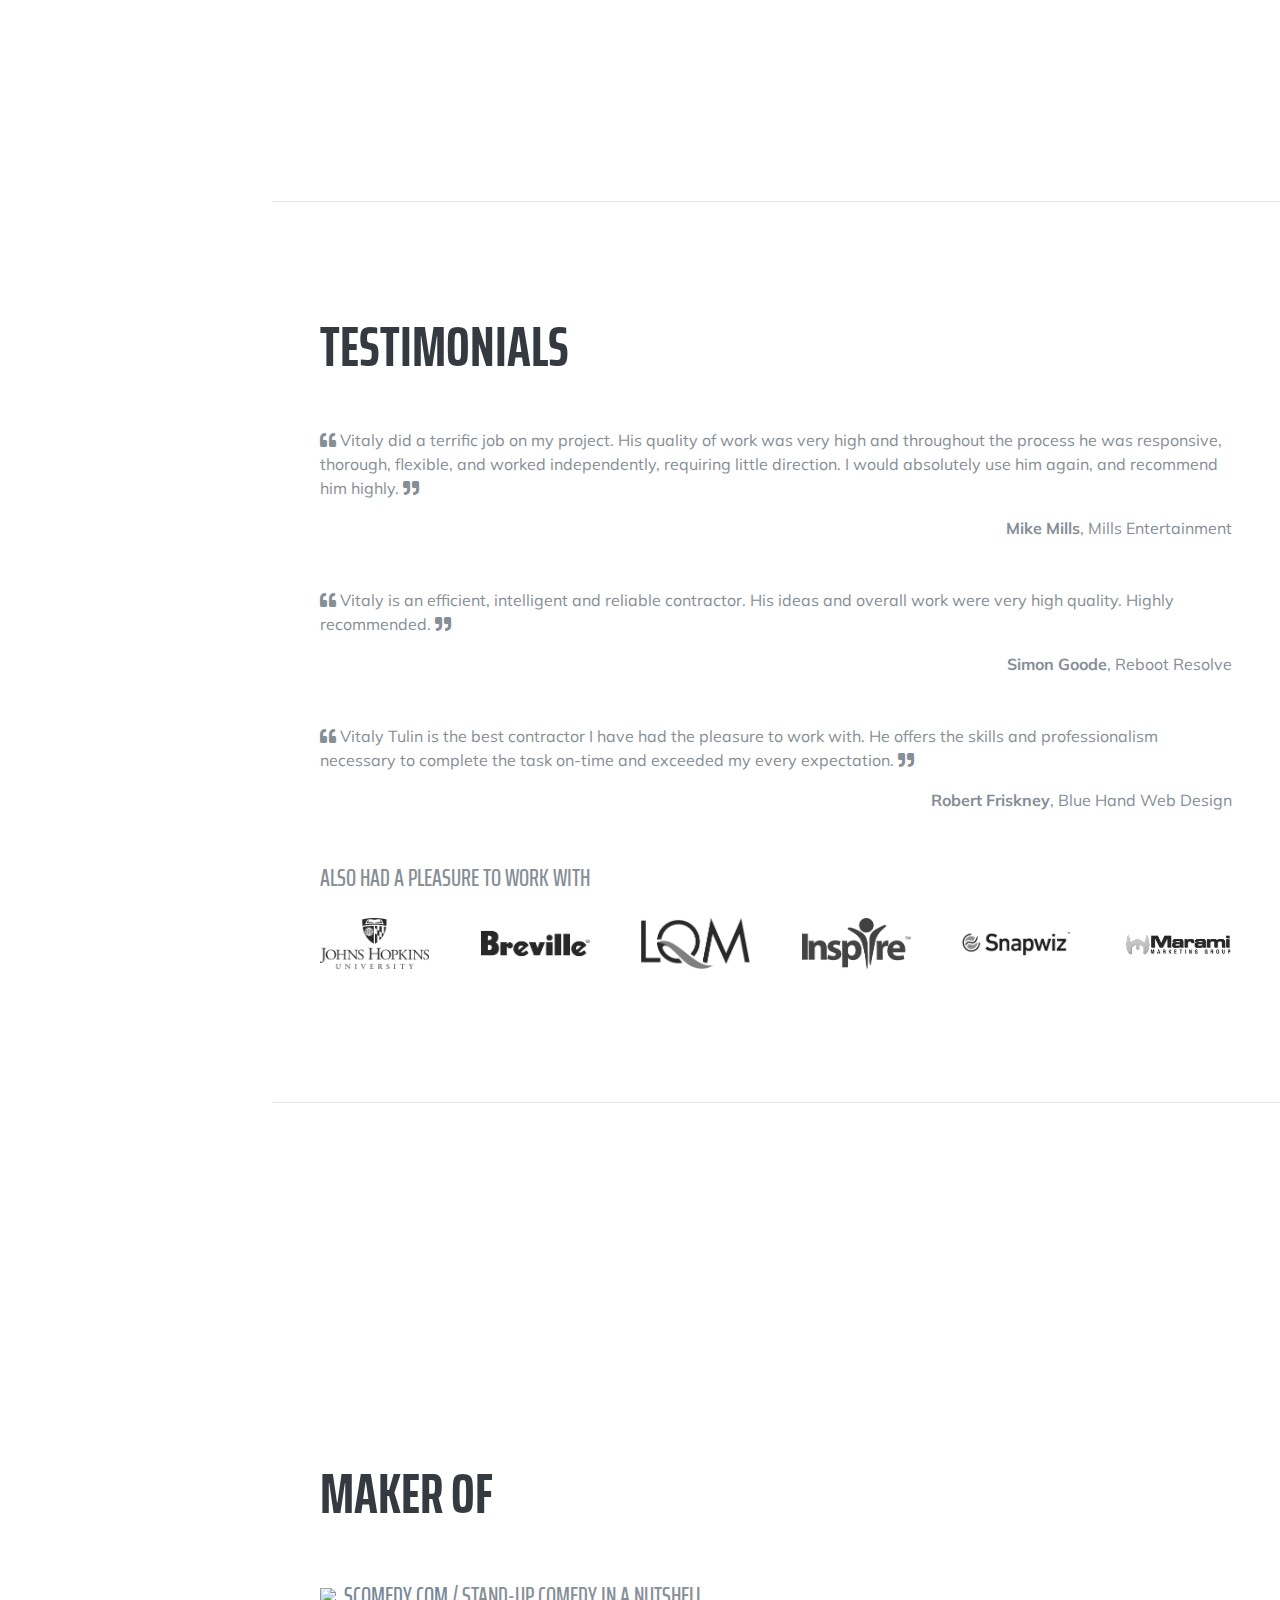
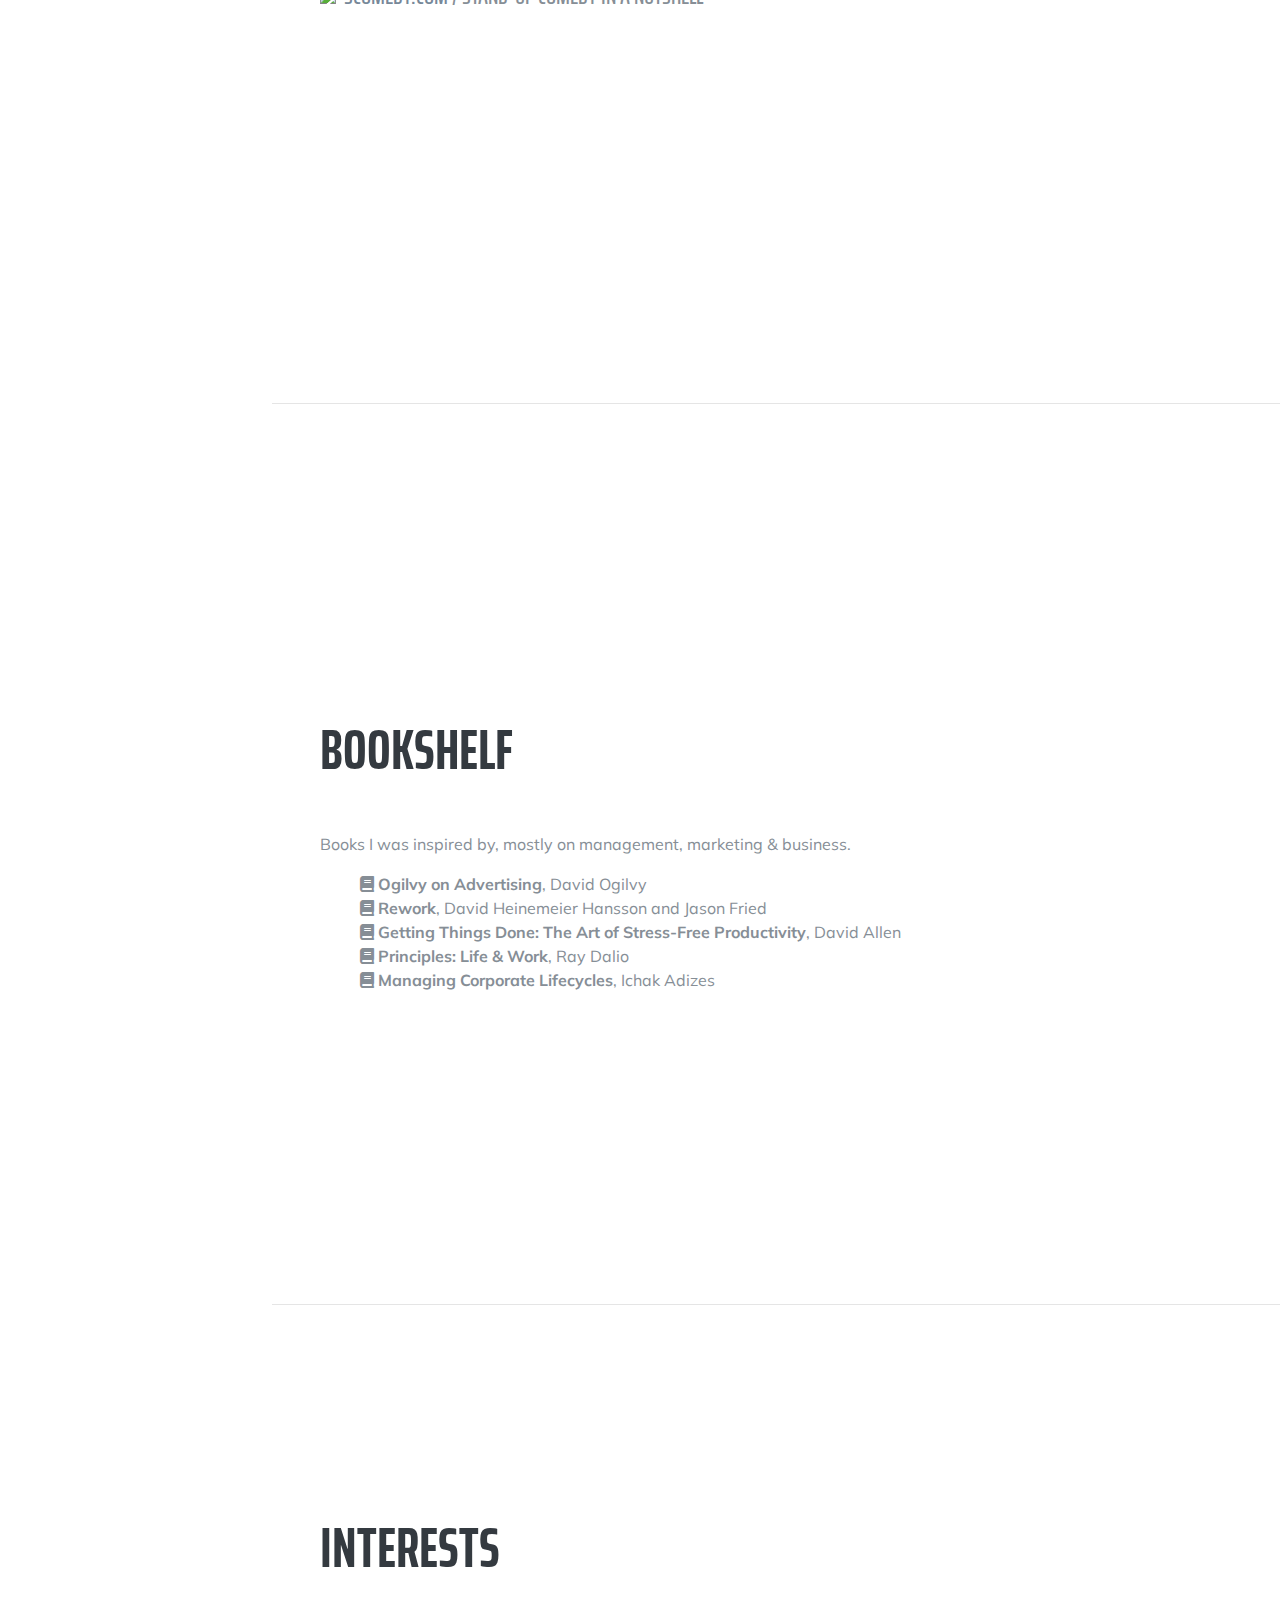
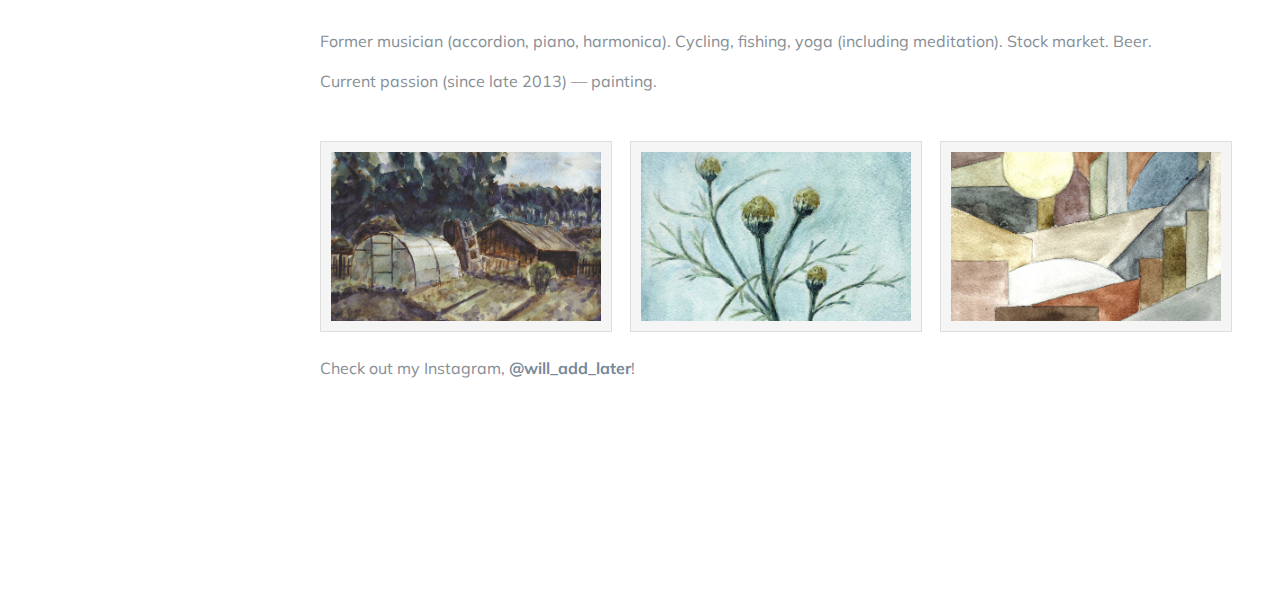
==== commit 07bfe913: "Broken links, commenting out outdated info, typos." ====
--- a/index.html
+++ b/index.html
@@ -193,7 +193,7 @@
           <p class="text-right"><strong>Robert Friskney</strong>, Blue Hand Web Design</p>
         </div>
 
-        <div class="subheading mb-3">Also have a pleasure to work with</div>
+        <div class="subheading mb-3">Also had a pleasure to work with</div>
         <div class="d-flex client-logo">
           <img src="img/clients/jhu.png" alt="Johns Hopkins University" title="Johns Hopkins University">
           <img src="img/clients/breville.png" alt="Breville" title="Breville">
@@ -220,6 +220,7 @@
           </div>
         </div>
 
+<!--
         <div class="resume-item d-flex flex-column flex-md-row justify-content-between mb-3">
           <div class="resume-content">
             <div class="subheading mb-3 site-item">
@@ -228,7 +229,7 @@
             </div>
           </div>
         </div>
-<!--
+
         <div class="resume-item d-flex flex-column flex-md-row justify-content-between mb-3">
           <div class="resume-content">
             <div class="subheading mb-3 site-item">
@@ -294,9 +295,9 @@
         <p>Former musician (accordion, piano, harmonica). Cycling, fishing, yoga (including meditation). Stock market. Beer.</p>
         <p class="mb-0">Current passion (since late 2013) &mdash; painting.</p>
         <div class="d-flex paintings mb-2 mt-5">
-          <img src="/img/paintings/1.jpg">
-          <img src="/img/paintings/2.jpg">
-          <img src="/img/paintings/3.jpg">
+          <img src="img/paintings/1.jpg">
+          <img src="img/paintings/2.jpg">
+          <img src="img/paintings/3.jpg">
         </div>
         <p>Check out my Instagram, <strong><a href="https://www.instagram.com/"> @will_add_later</a></strong>!</p>
       </div>
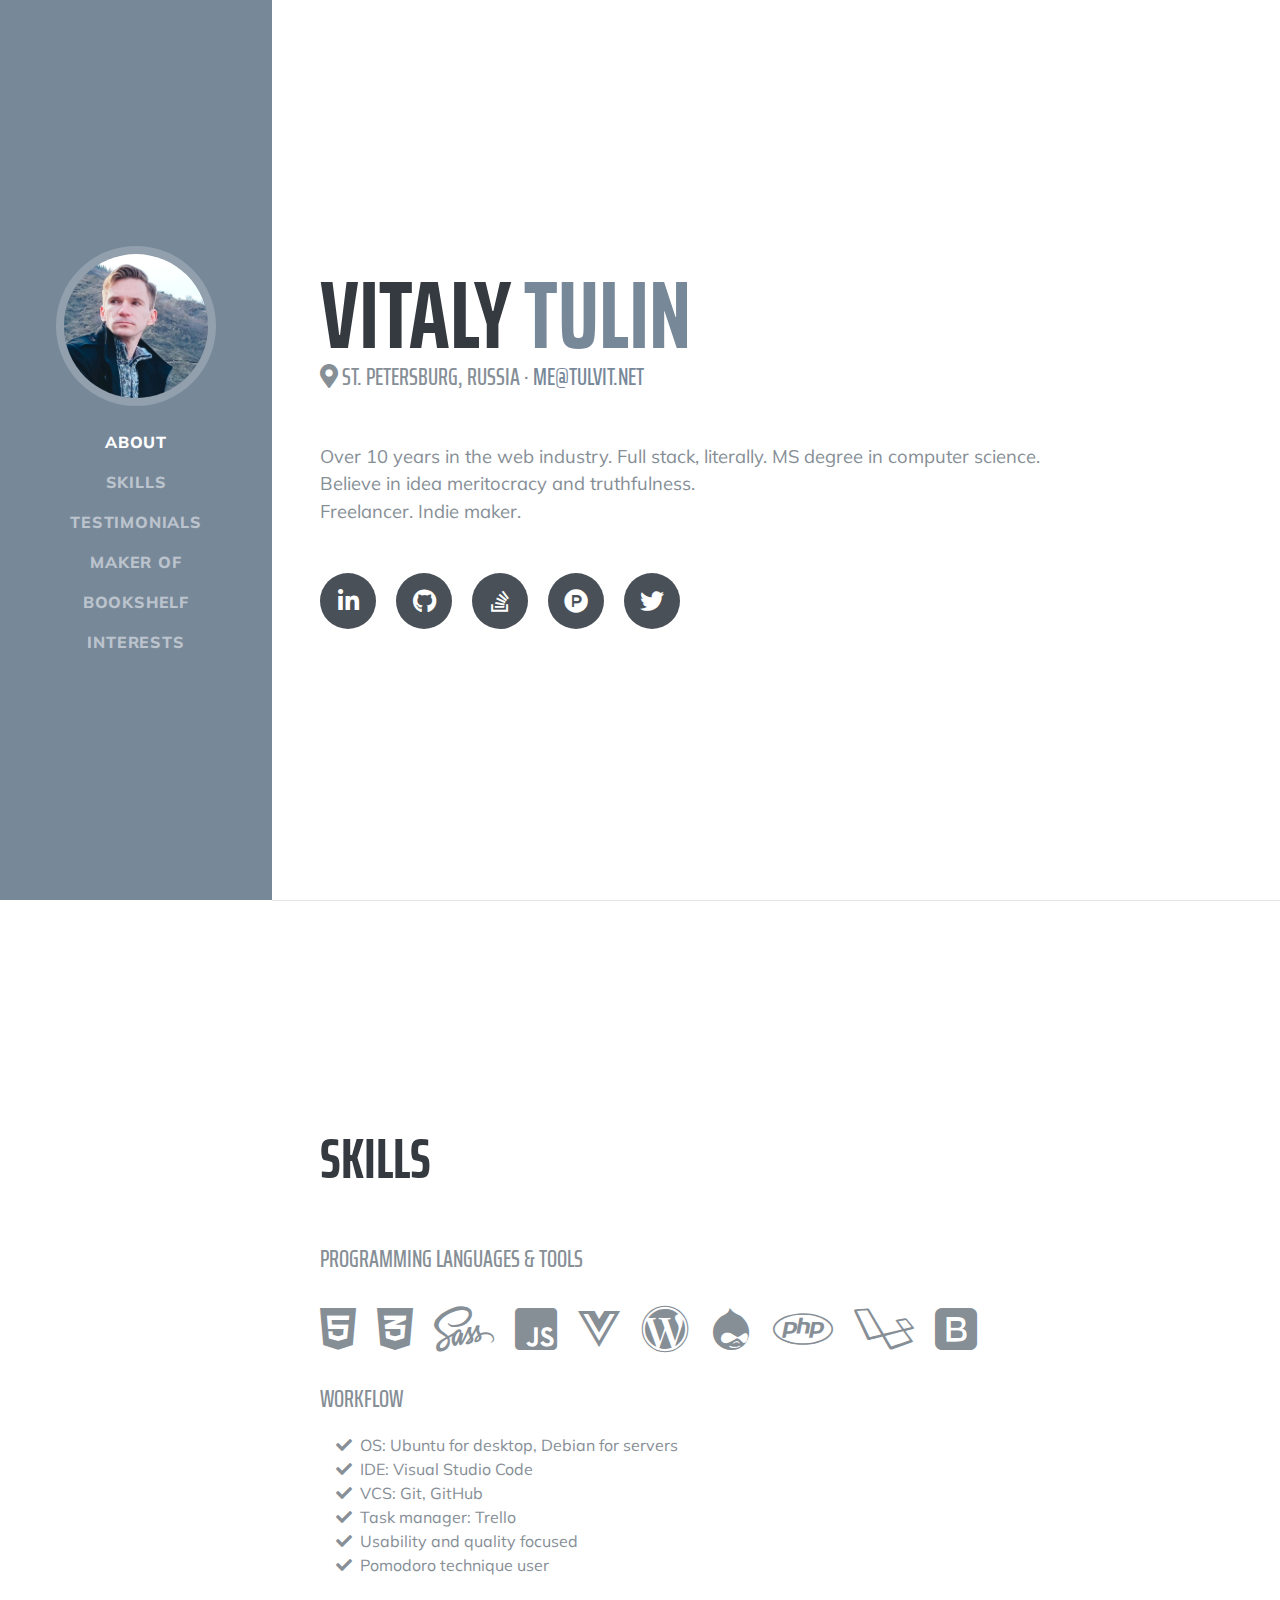
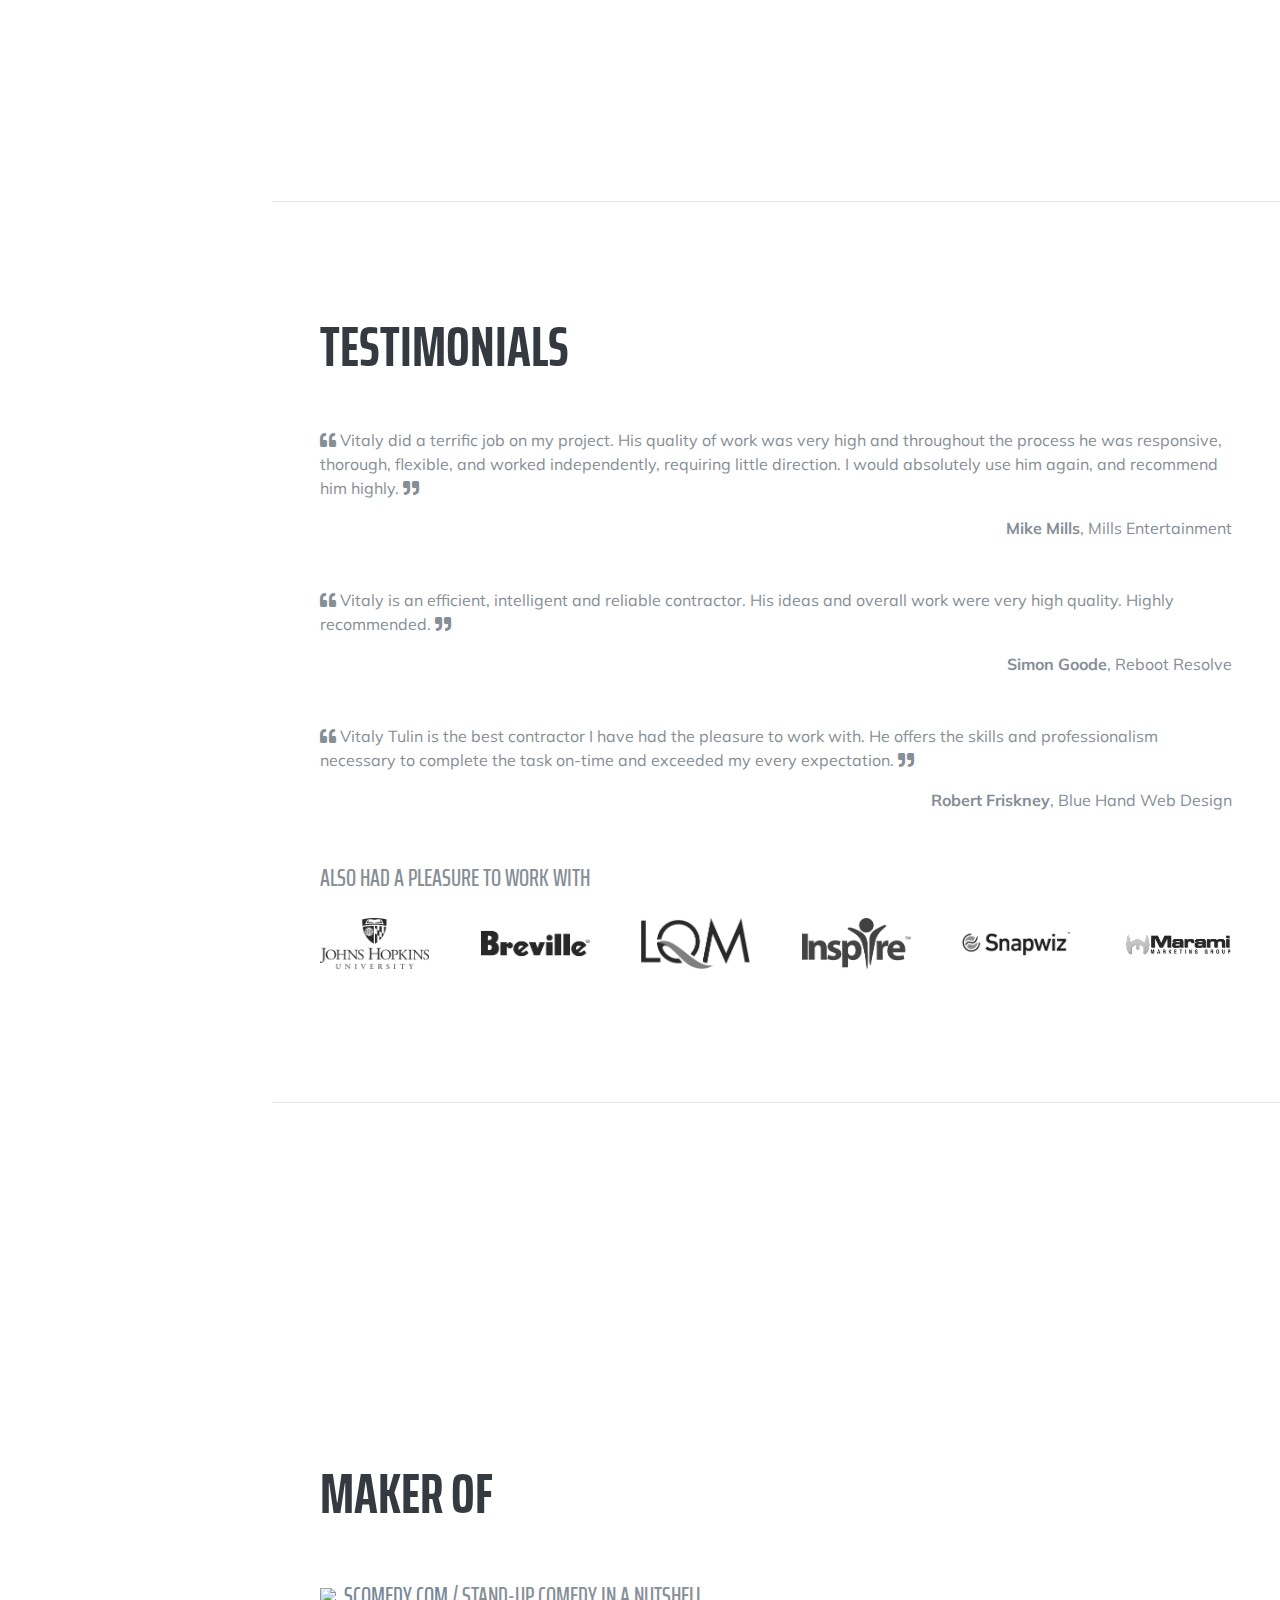
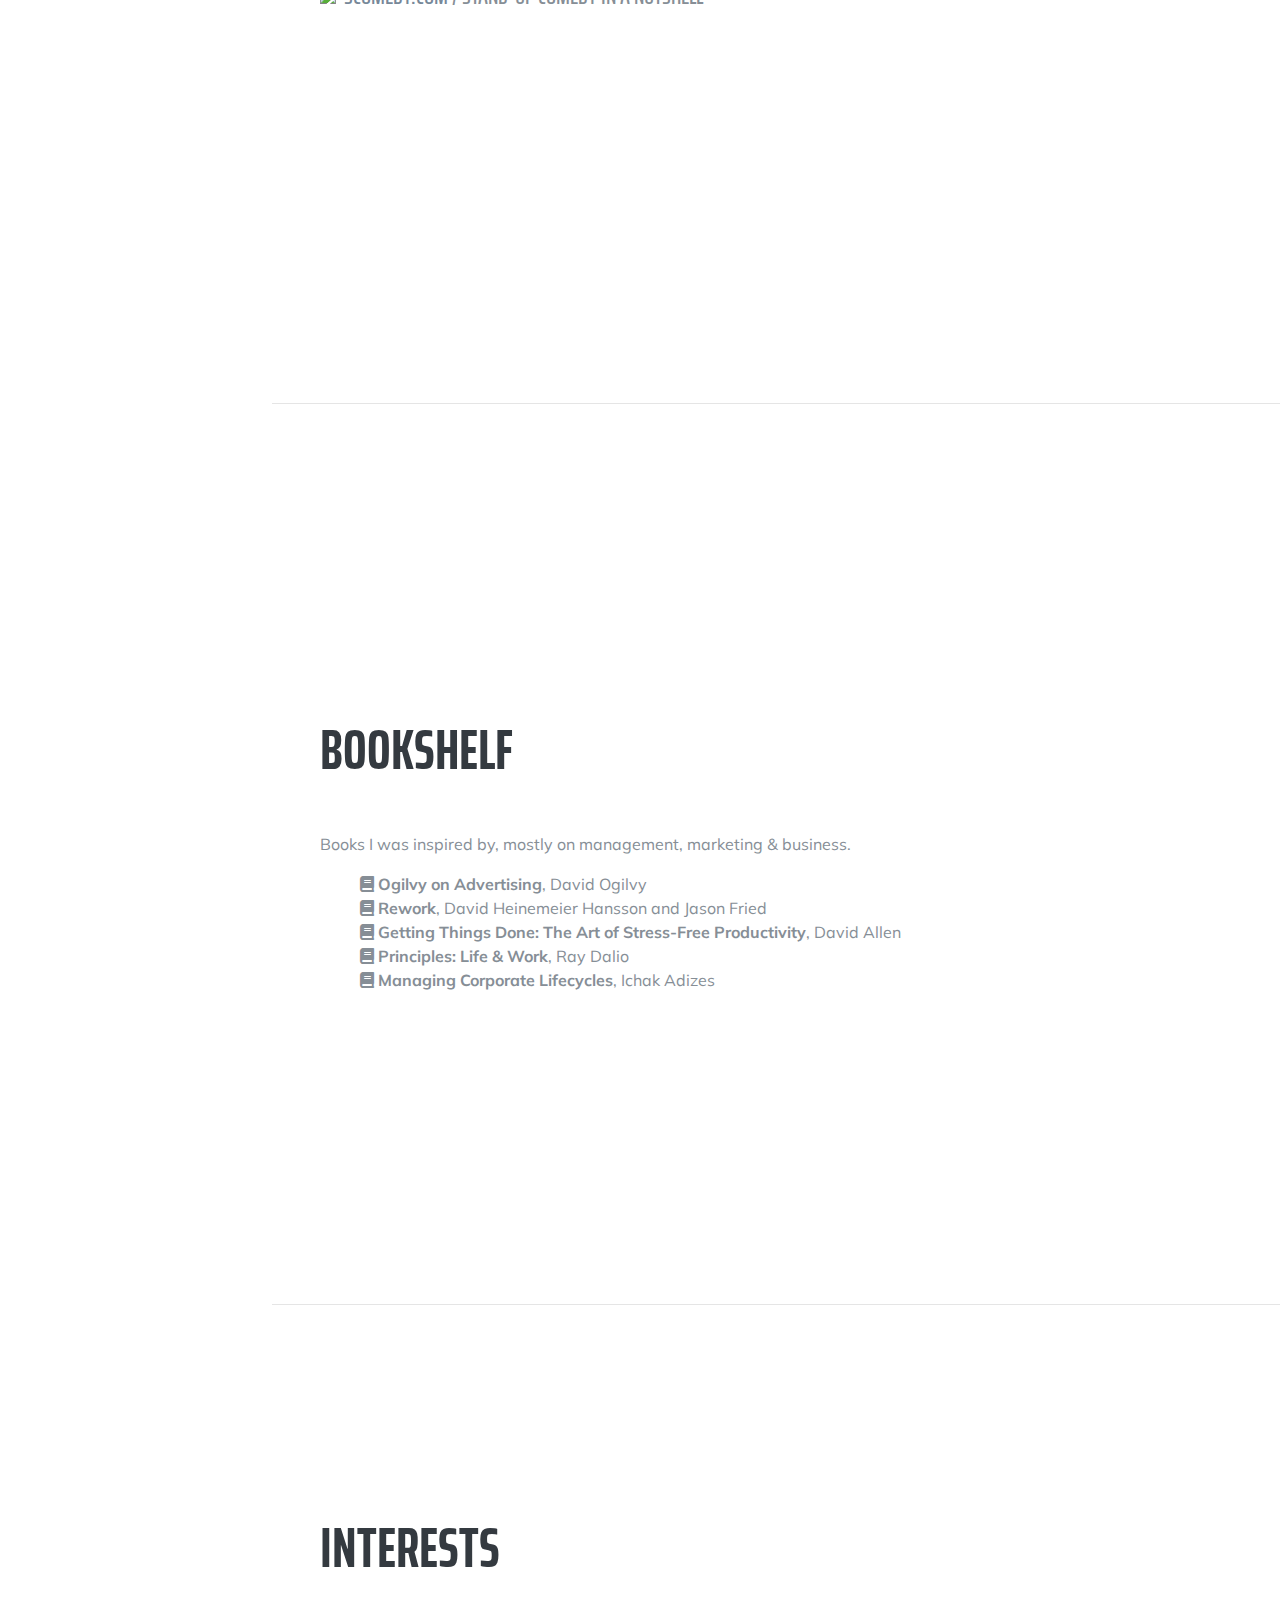
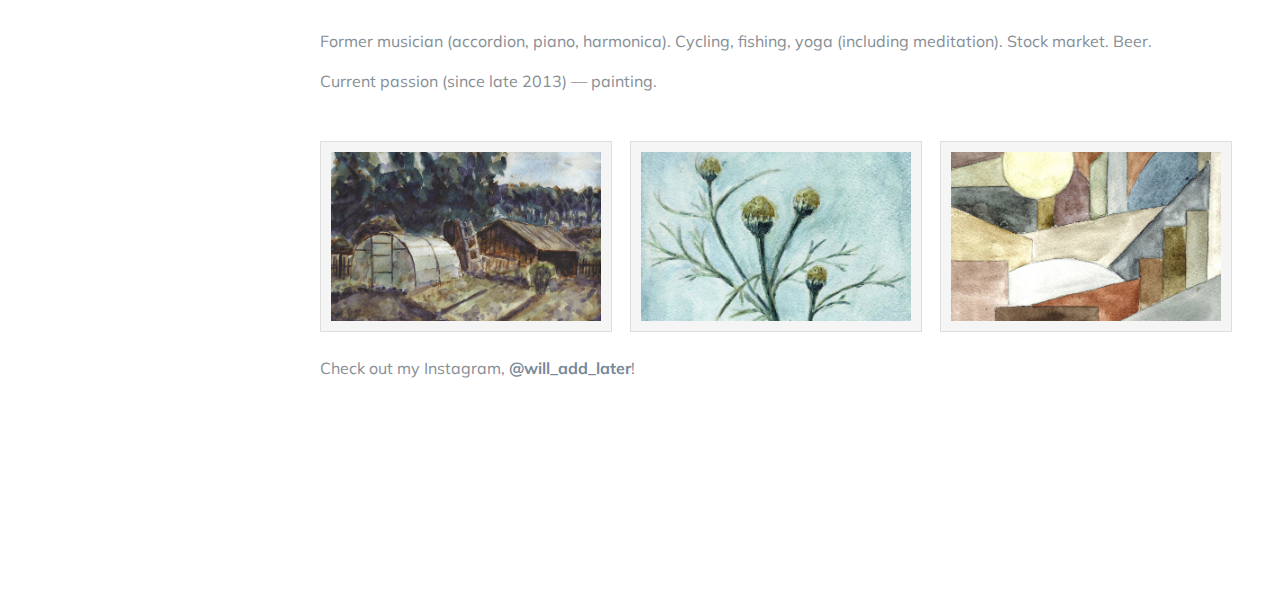
==== commit c6cc8105: "Changing avatar" ====
--- a/index.html
+++ b/index.html
@@ -40,7 +40,7 @@
     <a class="navbar-brand js-scroll-trigger" href="#page-top">
       <span class="d-block d-lg-none">Vitaly Tulin</span>
       <span class="d-none d-lg-block">
-        <img class="img-fluid img-profile rounded-circle mx-auto mb-2" src="img/profile.jpg" alt="">
+        <img class="img-fluid img-profile rounded-circle mx-auto mb-2" src="img/avatar.jpg" alt="Vitaly Tulin">
       </span>
     </a>
     <button class="navbar-toggler" type="button" data-toggle="collapse" data-target="#navbarSupportedContent" aria-controls="navbarSupportedContent" aria-expanded="false" aria-label="Toggle navigation">
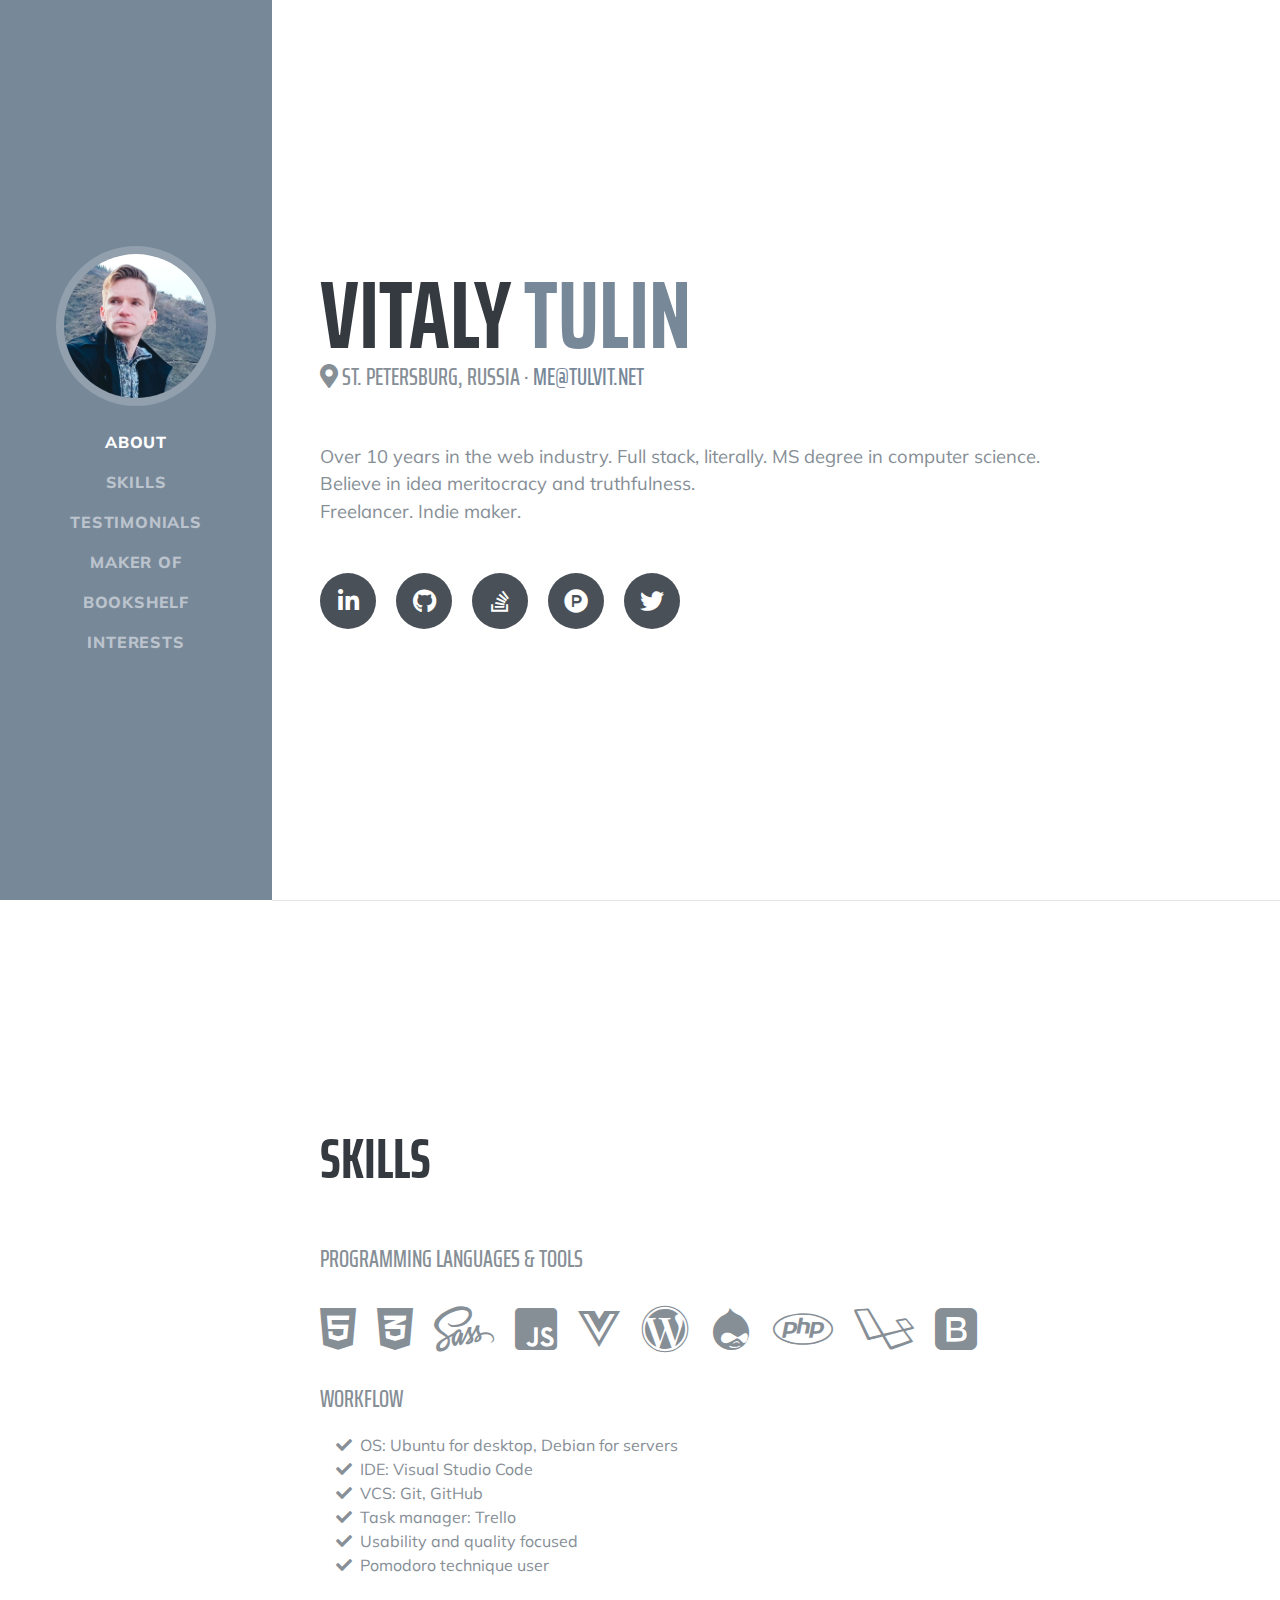
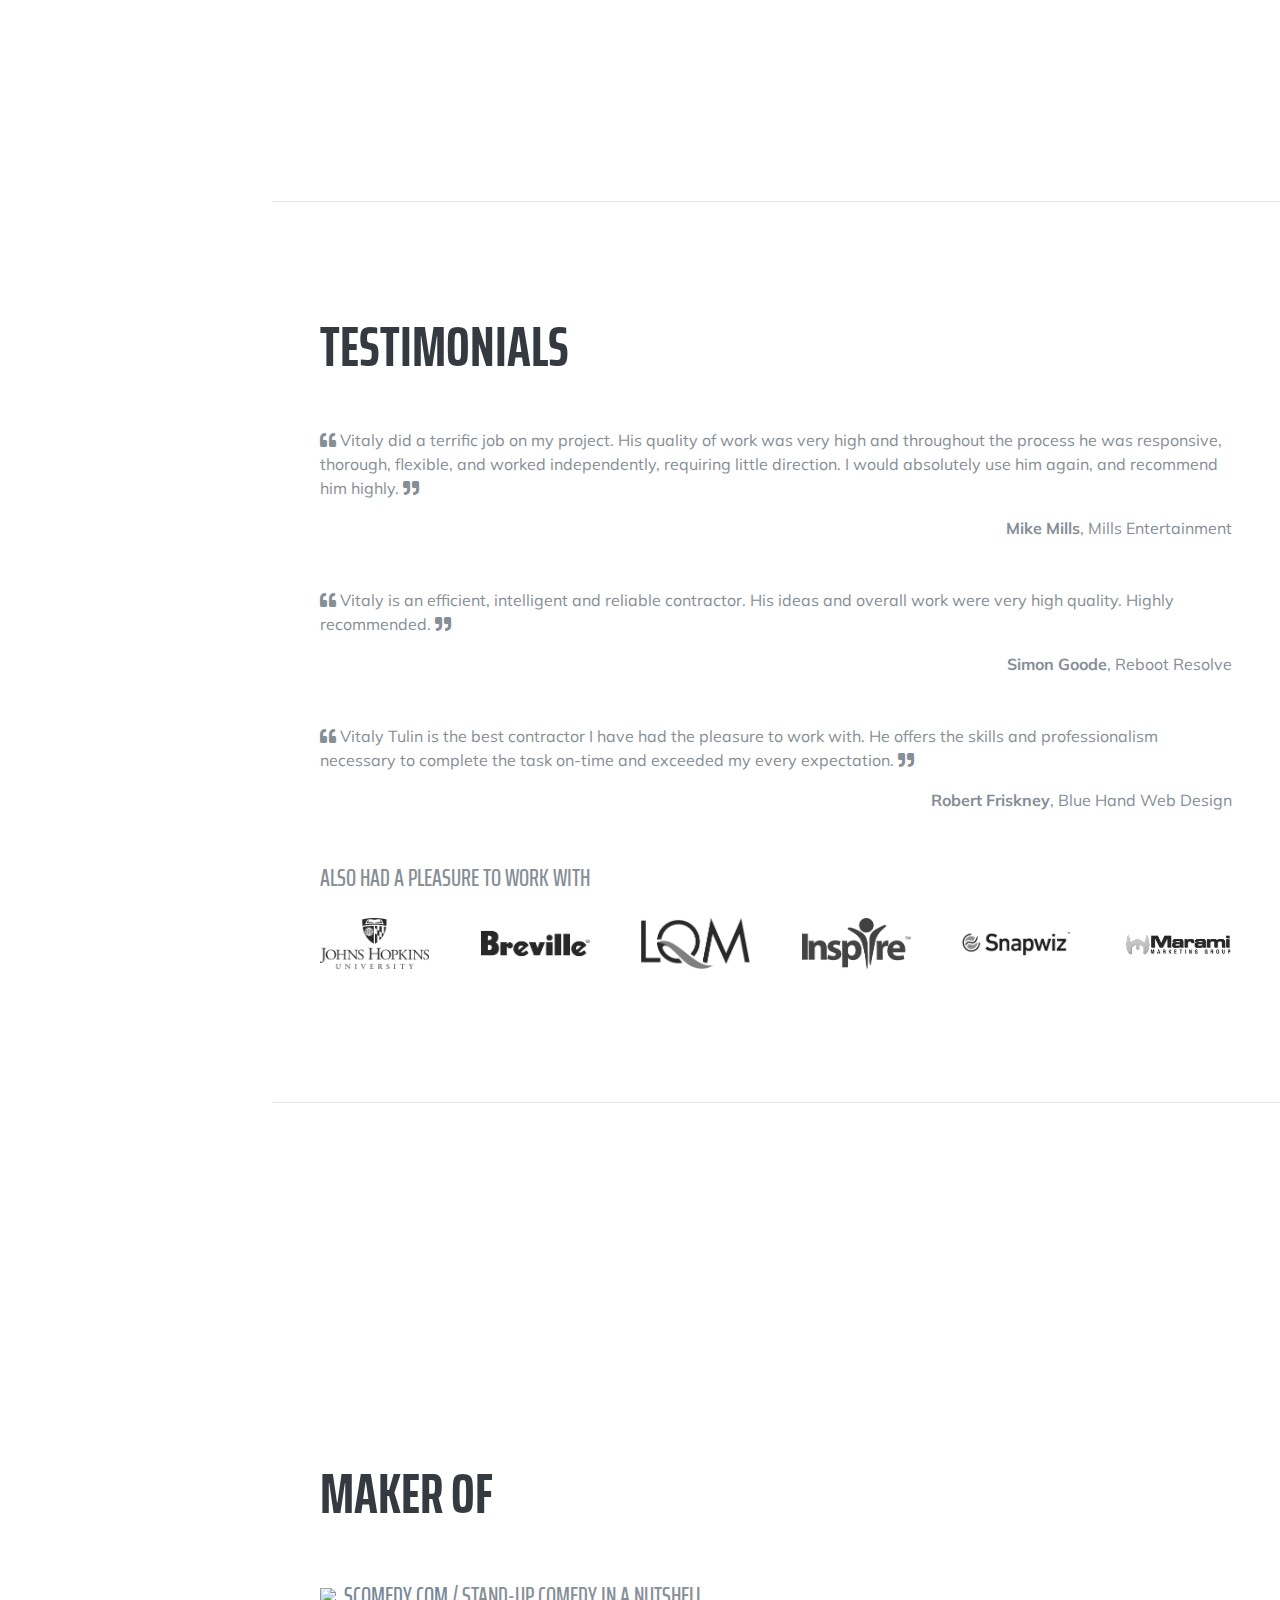
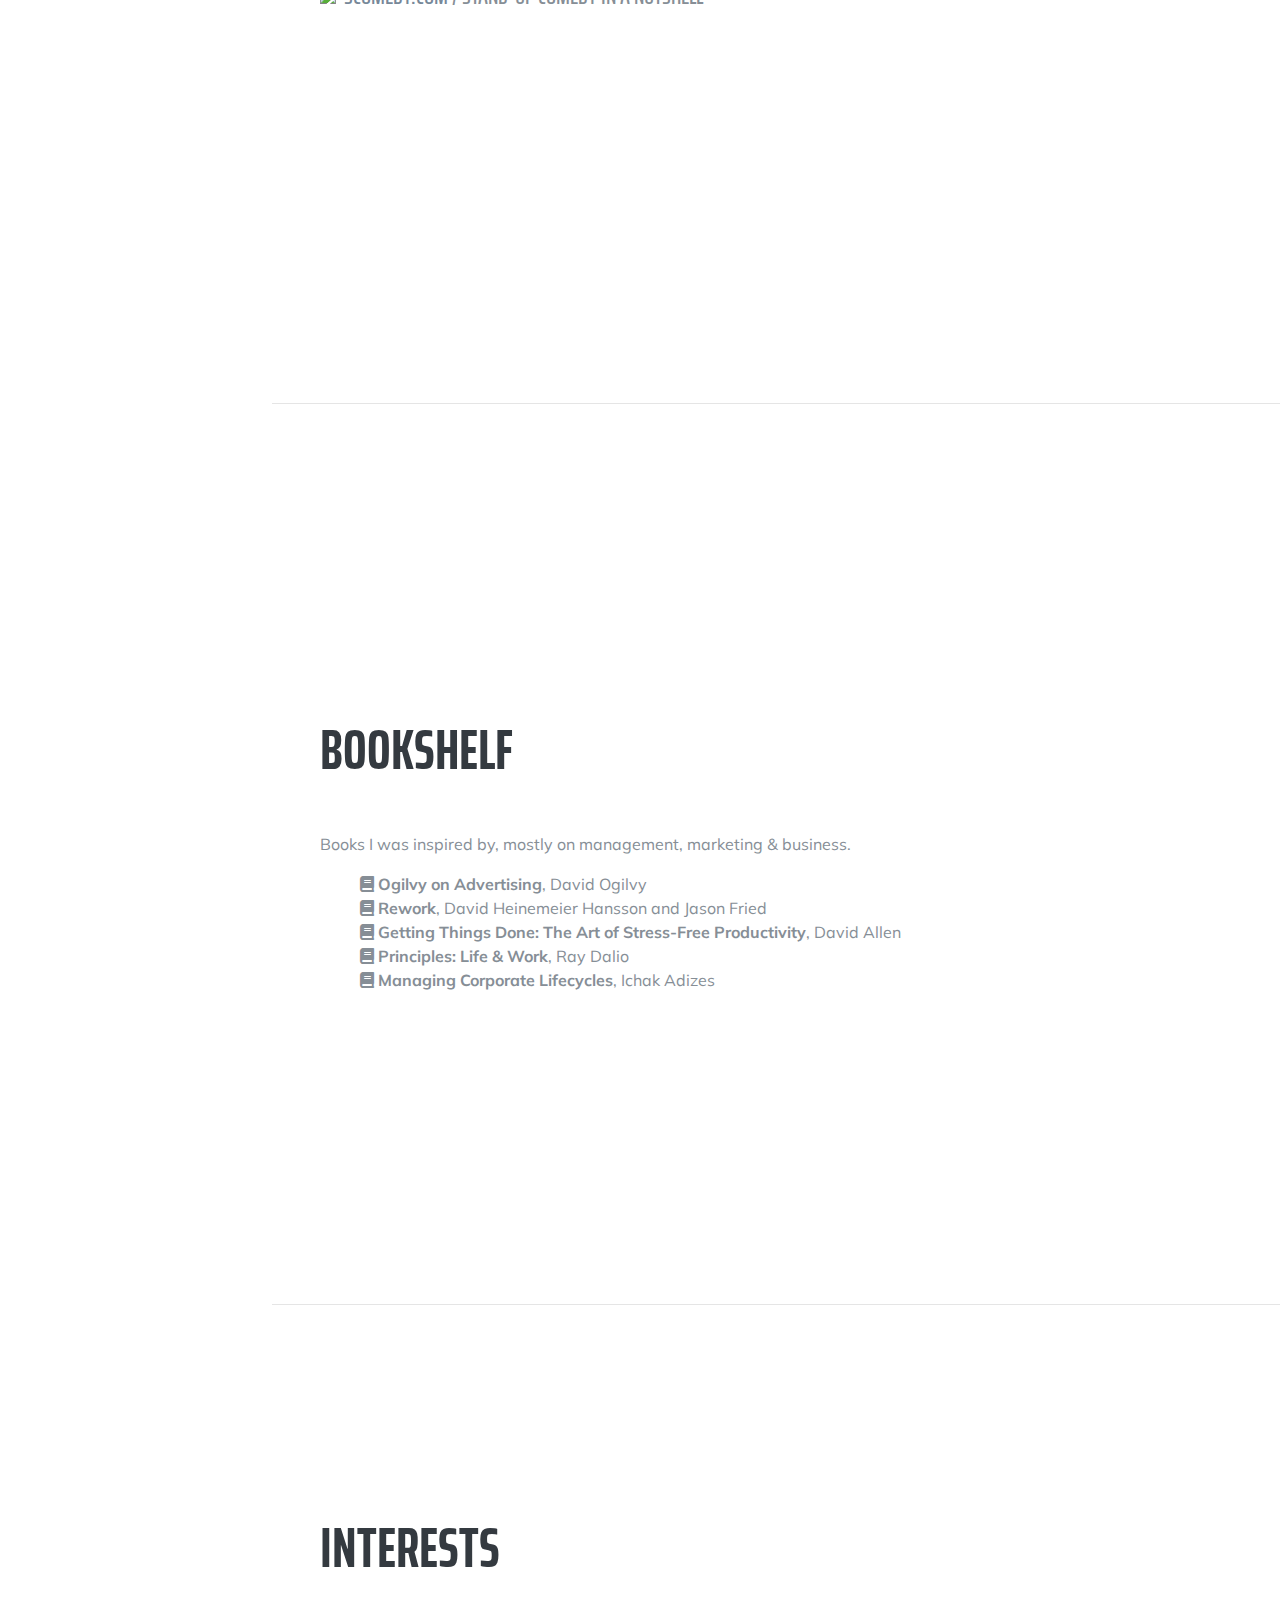
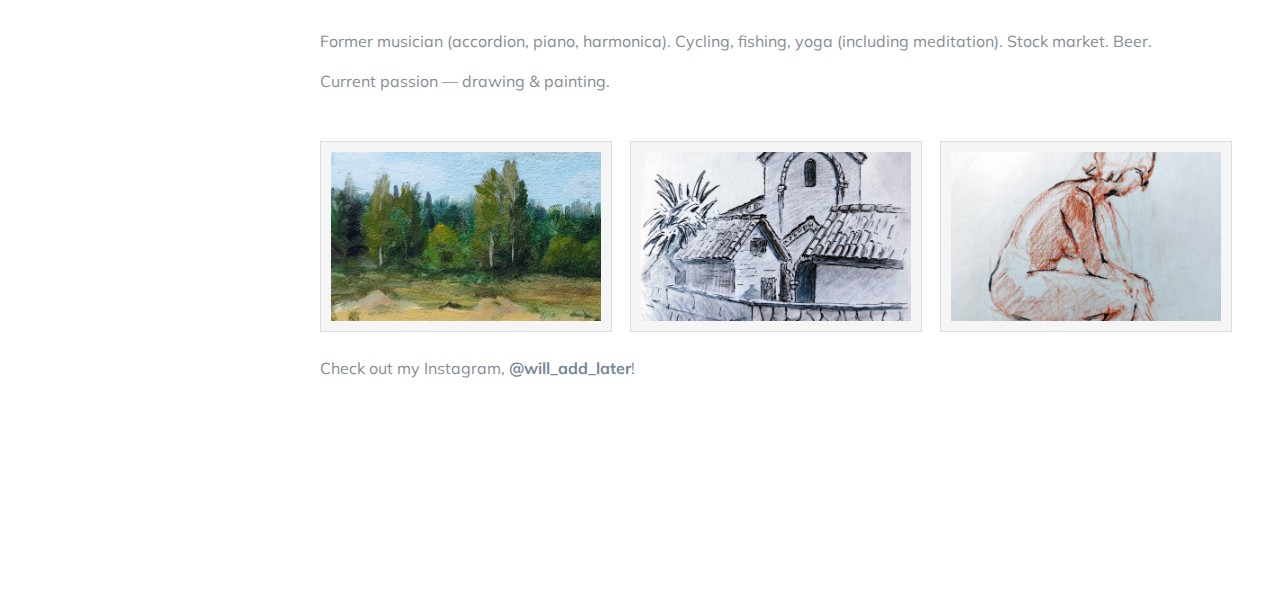
==== commit cea1af59: "Updating drawings section" ====
--- a/index.html
+++ b/index.html
@@ -19,7 +19,7 @@
   <meta name="author" content="Vitaly Tulin">
   <link rel="shortcut icon" href="/favicon.ico" type="image/vnd.microsoft.icon">
 
-  <title>Vitaly Tulin a/k/a tulvit | Homepage</title>
+  <title>Vitaly Tulin / @tulvit</title>
 
   <!-- Bootstrap core CSS -->
   <link href="vendor/bootstrap/css/bootstrap.min.css" rel="stylesheet">
@@ -293,11 +293,11 @@
       <div class="w-100">
         <h2 class="mb-5">Interests</h2>
         <p>Former musician (accordion, piano, harmonica). Cycling, fishing, yoga (including meditation). Stock market. Beer.</p>
-        <p class="mb-0">Current passion (since late 2013) &mdash; painting.</p>
+        <p class="mb-0">Current passion &mdash; drawing & painting.</p>
         <div class="d-flex paintings mb-2 mt-5">
-          <img src="img/paintings/1.jpg">
-          <img src="img/paintings/2.jpg">
-          <img src="img/paintings/3.jpg">
+          <img src="img/drawings/1.jpg">
+          <img src="img/drawings/2.jpg">
+          <img src="img/drawings/3.jpg">
         </div>
         <p>Check out my Instagram, <strong><a href="https://www.instagram.com/"> @will_add_later</a></strong>!</p>
       </div>
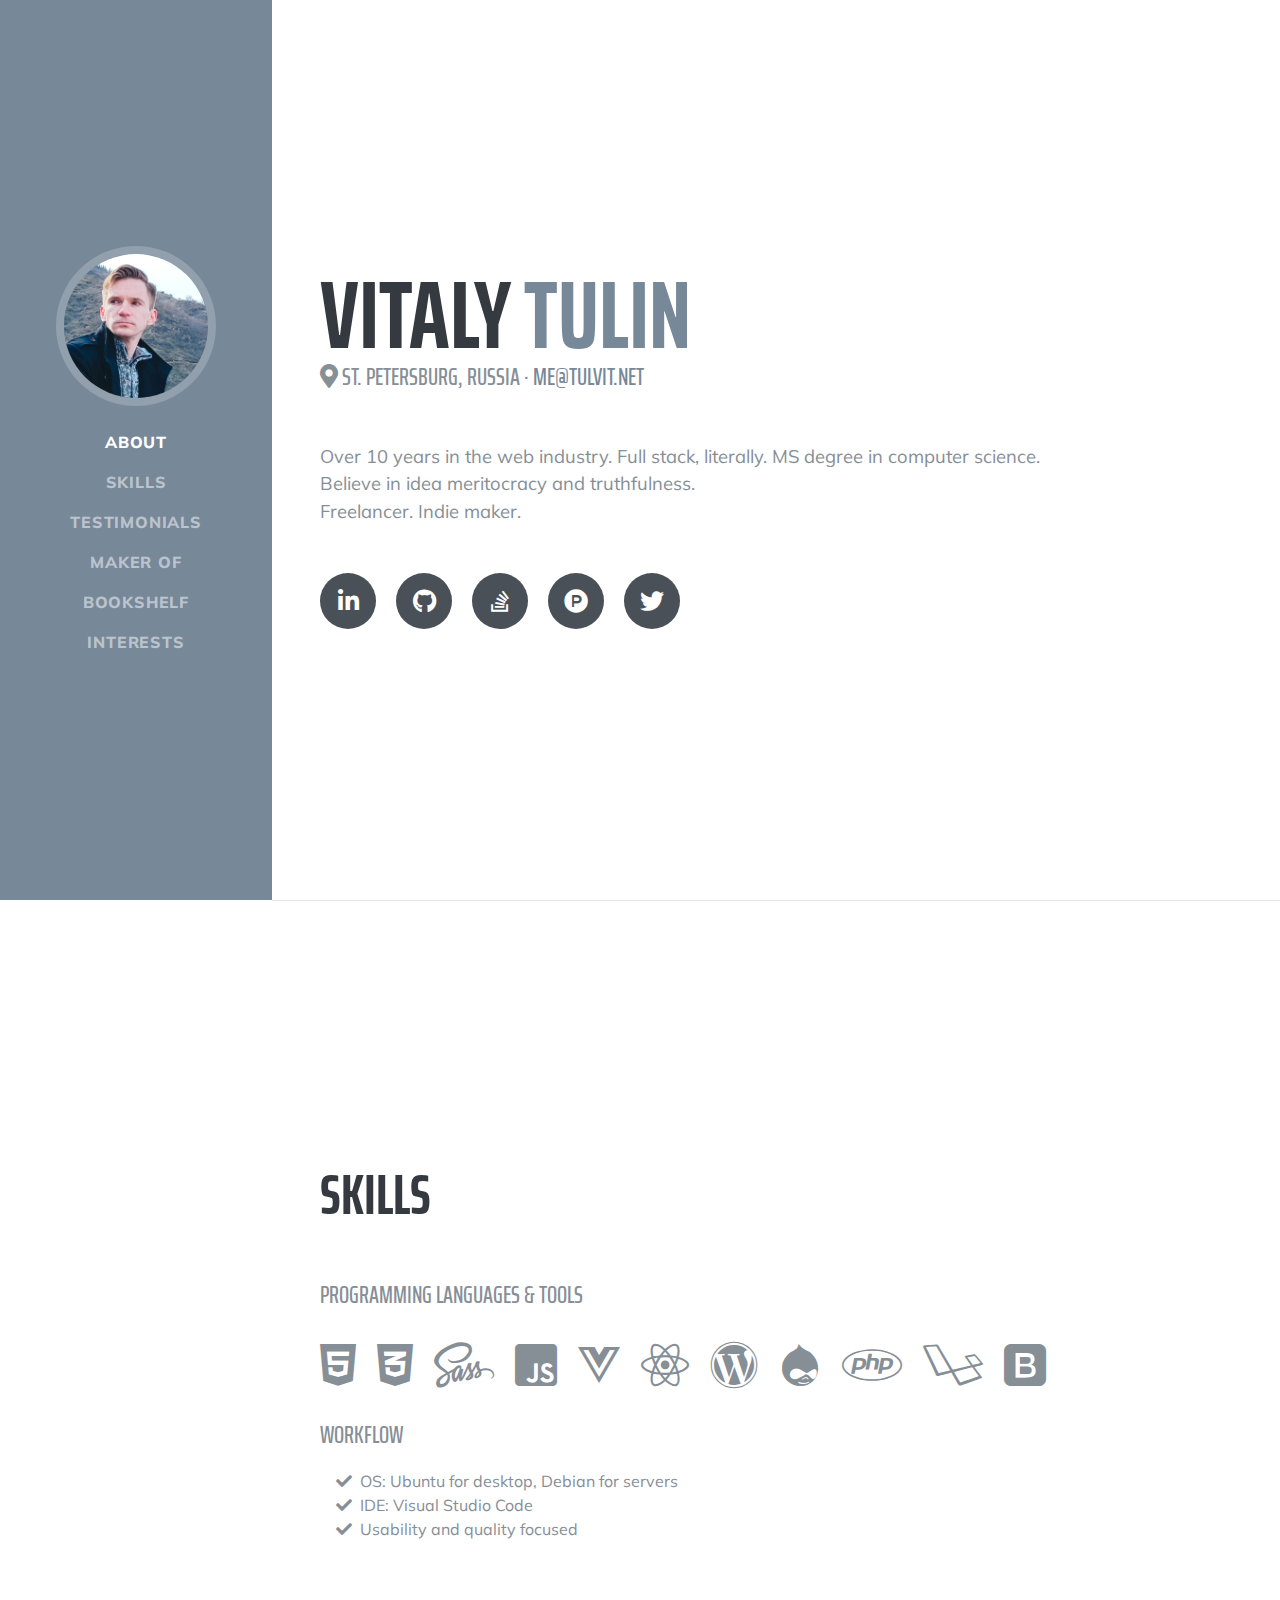
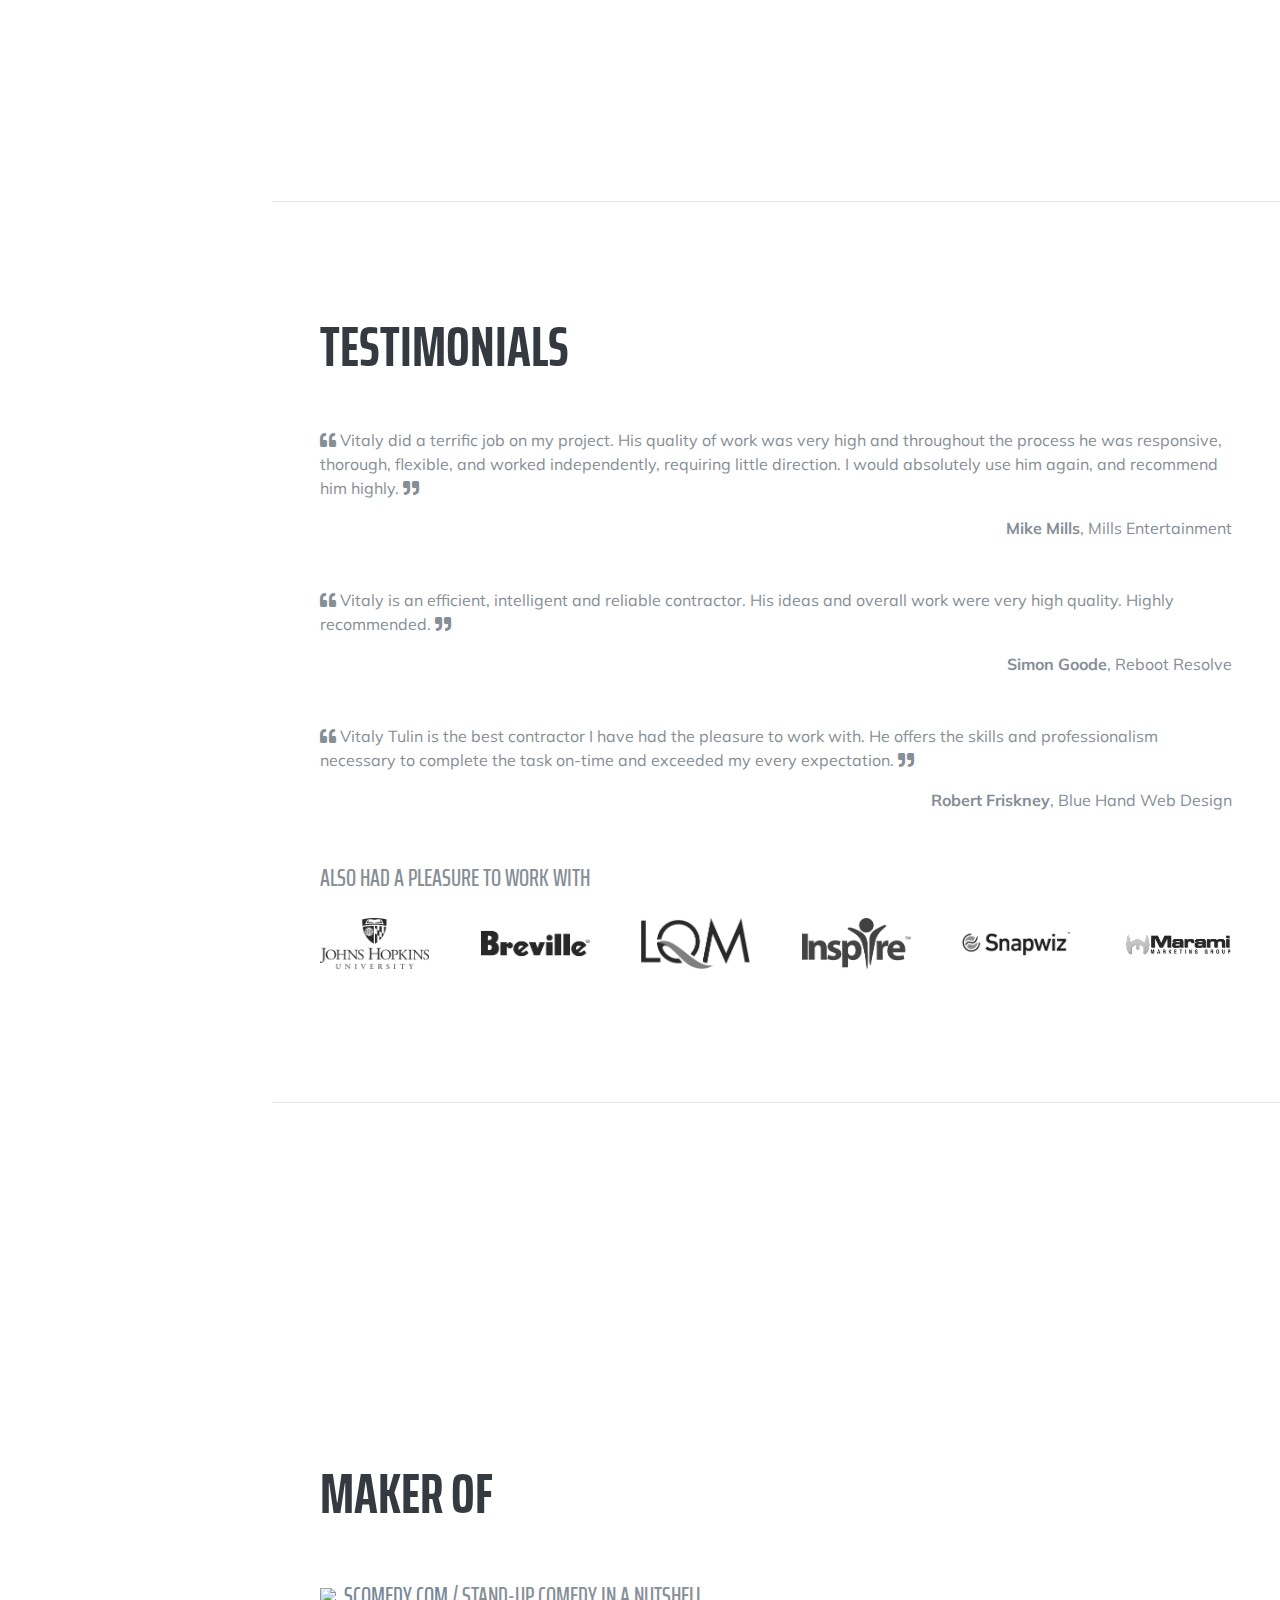
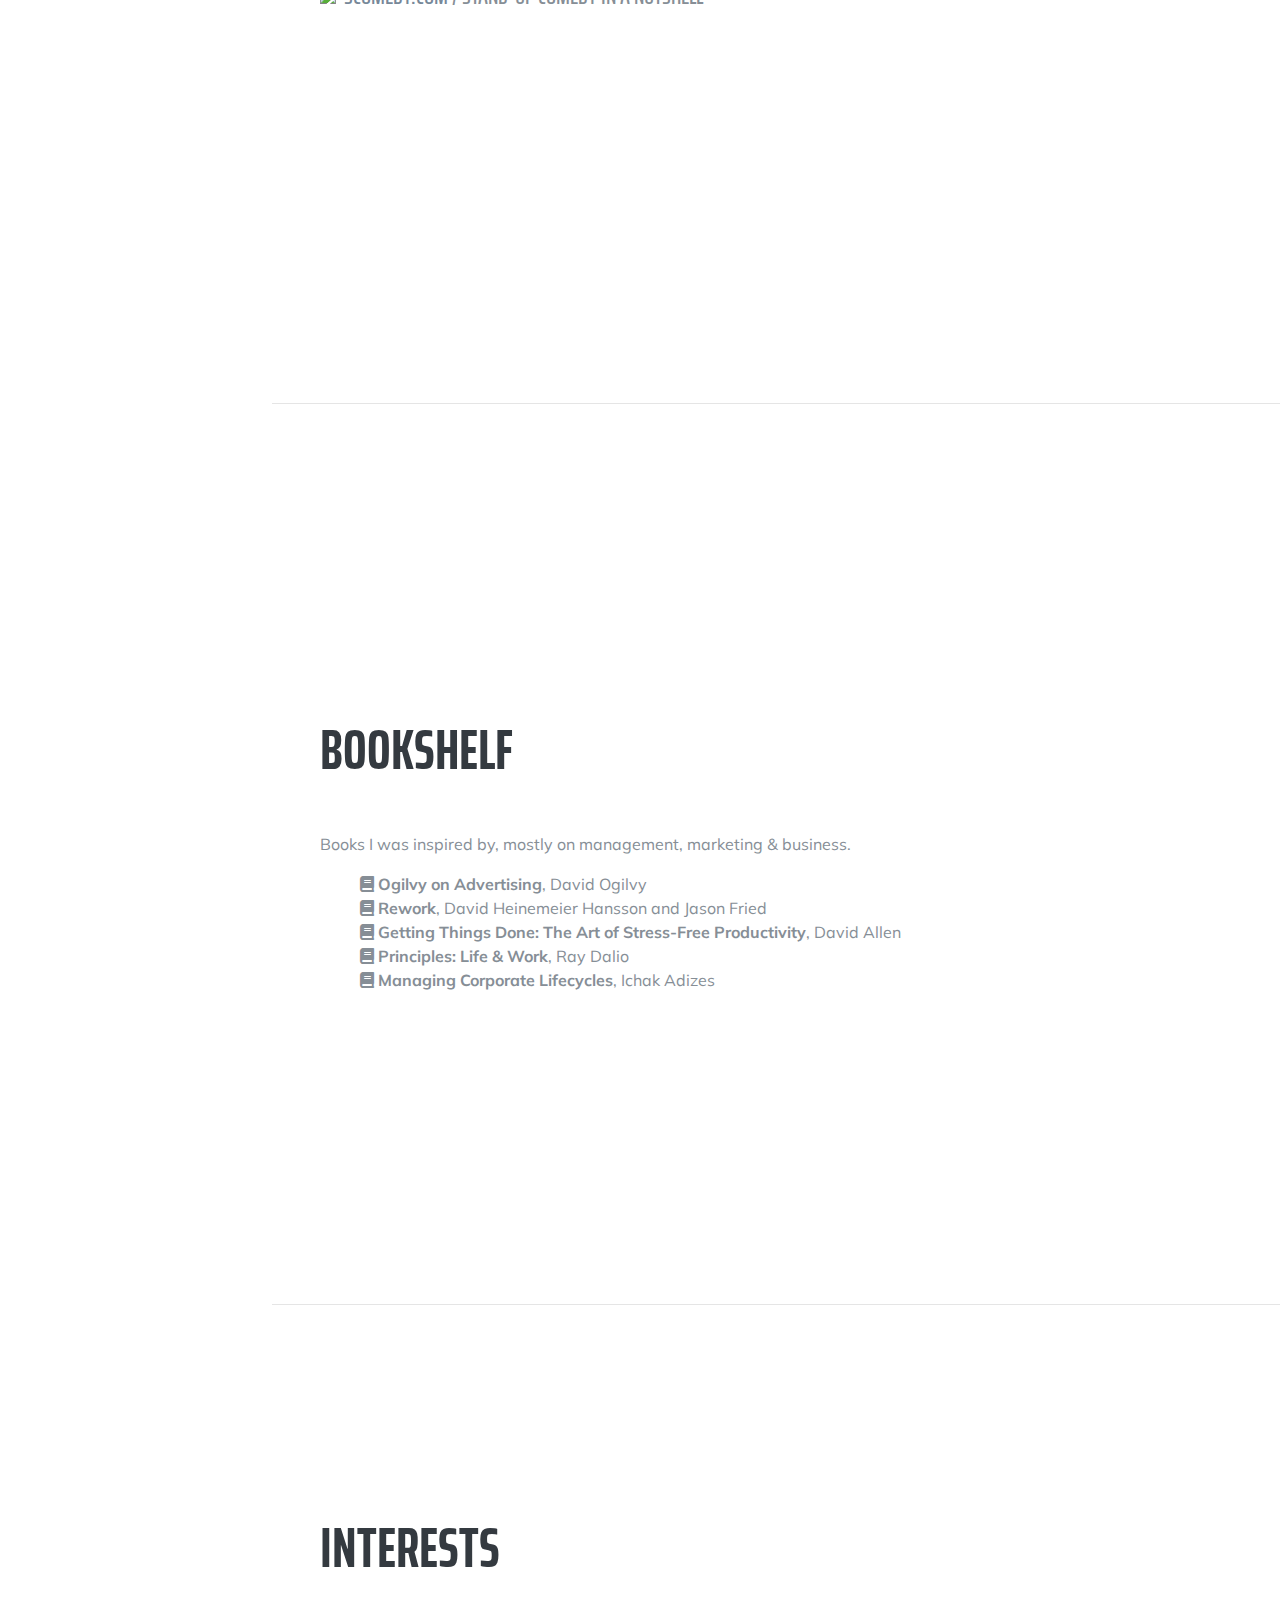
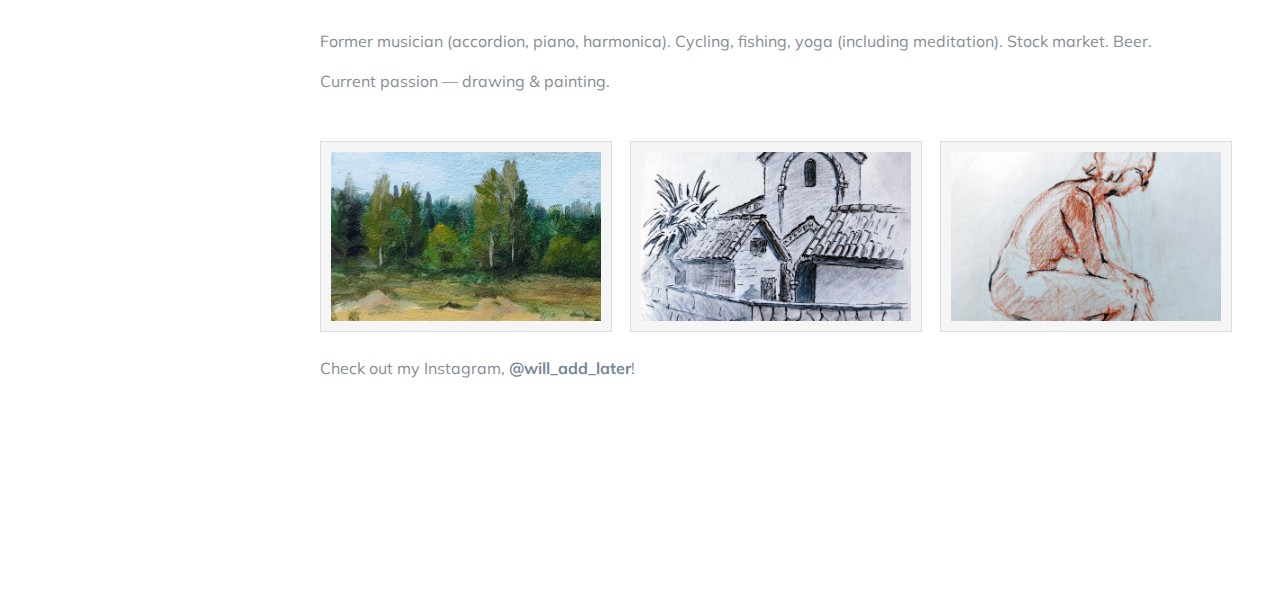
==== commit 0e9897db: "Small content changes" ====
--- a/index.html
+++ b/index.html
@@ -127,6 +127,9 @@
             <i class="fab fa-vuejs" title="VueJS"></i>
           </li>
           <li class="list-inline-item">
+            <i class="fab fa-react" title="React"></i>
+          </li>
+          <li class="list-inline-item">
             <i class="fab fa-wordpress" title="WordPress"></i>
           </li>
           <li class="list-inline-item">
@@ -153,16 +156,7 @@
             IDE: Visual Studio Code</li>
           <li>
             <i class="fa-li fa fa-check"></i>
-            VCS: Git, GitHub</li>
-          <li>
-            <i class="fa-li fa fa-check"></i>
-            Task manager: Trello</li>
-          <li>
-            <i class="fa-li fa fa-check"></i>
             Usability and quality focused</li>
-          <li>
-            <i class="fa-li fa fa-check"></i>
-            Pomodoro technique user</li>
         </ul>
       </div>
     </section>
